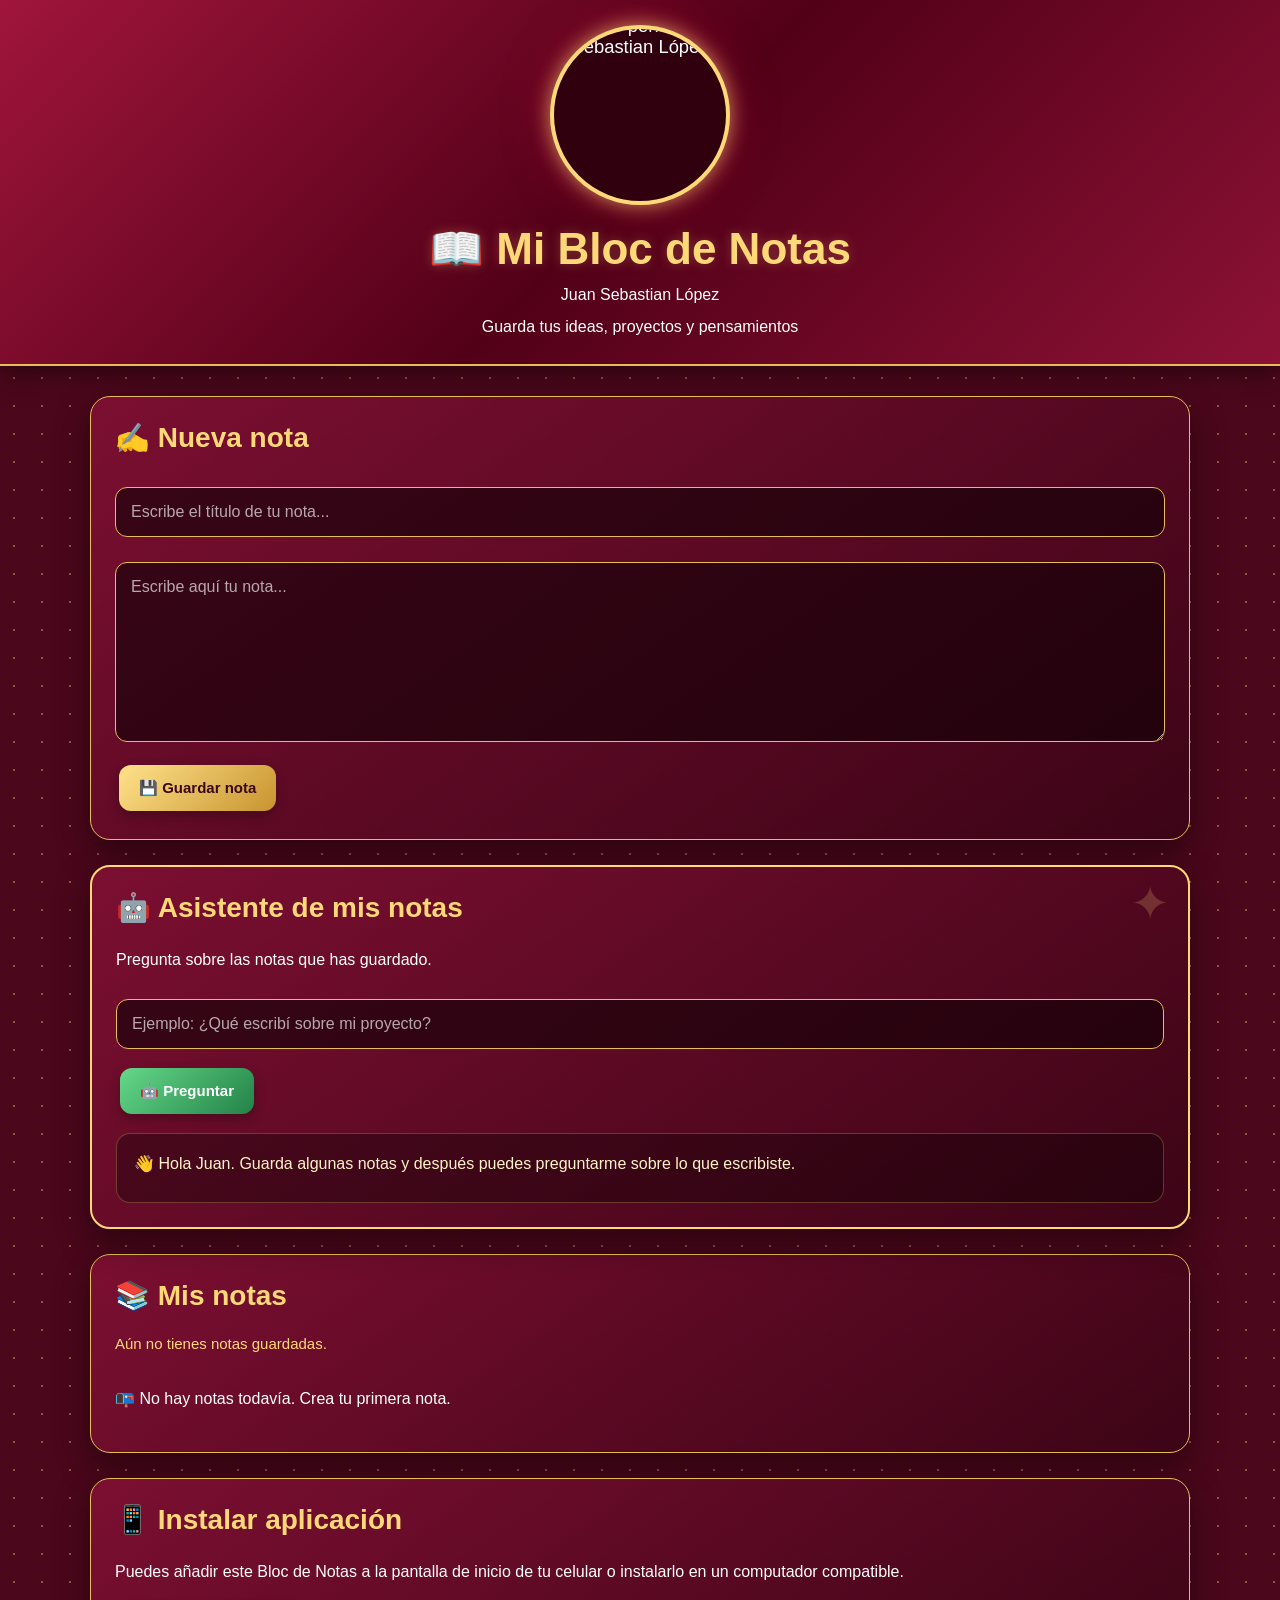
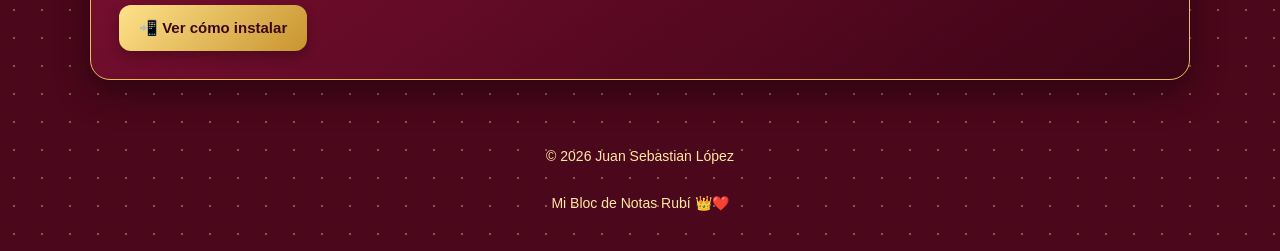
==== index.html @ 2da398cb "Add files via upload" ====
<!DOCTYPE html>
<html lang="es">

<head>

<meta charset="UTF-8">

<meta name="viewport" content="width=device-width, initial-scale=1.0">

<meta name="theme-color" content="#7b102c">

<meta name="description" content="Mi Bloc de Notas personal">

<link rel="stylesheet" href="estilo.css">

<link rel="manifest" href="manifest.json">

<title>Mi Bloc de Notas | Juan Sebastian López</title>

</head>


<body>


<header>

    <!-- =========================
         FOTO DE PERFIL
    ========================== -->

    <div class="foto-perfil">

        <img
            src="perfil.jpg"
            alt="Foto de perfil de Juan Sebastian López"
        >

    </div>


    <h1>📖 Mi Bloc de Notas</h1>

    <p>Juan Sebastian López</p>

    <p>Guarda tus ideas, proyectos y pensamientos</p>

</header>



<main class="contenedor">


    <!-- =========================
         NUEVA NOTA
    ========================== -->

    <section class="caja">

        <h2>✍️ Nueva nota</h2>


        <input
            type="text"
            id="titulo"
            placeholder="Escribe el título de tu nota..."
        >


        <textarea
            id="contenido"
            placeholder="Escribe aquí tu nota..."
        ></textarea>


        <button onclick="guardarNota()">

            💾 Guardar nota

        </button>

    </section>



    <!-- =========================
         ASISTENTE
    ========================== -->

    <section class="caja asistente">

        <h2>🤖 Asistente de mis notas</h2>


        <p>

            Pregunta sobre las notas que has guardado.

        </p>


        <input
            type="text"
            id="pregunta"
            placeholder="Ejemplo: ¿Qué escribí sobre mi proyecto?"
        >


        <button
            class="boton-verde"
            onclick="preguntarAsistente()"
        >

            🤖 Preguntar

        </button>


        <div id="respuesta">

            👋 Hola Juan. Guarda algunas notas y después puedes preguntarme sobre lo que escribiste.

        </div>

    </section>



    <!-- =========================
         MIS NOTAS
    ========================== -->

    <section class="caja">

        <h2>📚 Mis notas</h2>


        <div
            class="contador"
            id="contador"
        >

            Aún no tienes notas guardadas.

        </div>


        <div id="listaNotas"></div>

    </section>



    <!-- =========================
         INSTALAR
    ========================== -->

    <section class="caja">

        <h2>📱 Instalar aplicación</h2>


        <p>

            Puedes añadir este Bloc de Notas a la pantalla de inicio
            de tu celular o instalarlo en un computador compatible.

        </p>


        <button onclick="mostrarInstalacion()">

            📲 Ver cómo instalar

        </button>

    </section>


</main>



<!-- =========================
     PIE DE PÁGINA
========================== -->

<footer>

    © 2026 Juan Sebastian López

    <br><br>

    Mi Bloc de Notas Rubí 👑❤️

</footer>



<script>


/* =========================
   CARGAR NOTAS
========================= */

let notas = JSON.parse(

    localStorage.getItem("misNotas")

) || [];



/* =========================
   MOSTRAR NOTAS
========================= */

function mostrarNotas() {


    const lista = document.getElementById("listaNotas");


    const contador = document.getElementById("contador");


    lista.innerHTML = "";



    if (notas.length === 0) {


        lista.innerHTML =

            "<p>📭 No hay notas todavía. Crea tu primera nota.</p>";


        contador.innerText =

            "Aún no tienes notas guardadas.";


        return;

    }



    contador.innerText =

        "📚 Tienes " +

        notas.length +

        " nota(s) guardada(s).";



    notas.forEach(function(nota, indice) {


        const tarjeta = document.createElement("div");


        tarjeta.className = "nota";



        const titulo = document.createElement("h3");


        titulo.innerText =

            (indice + 1) +

            ". " +

            nota.titulo;



        const contenido = document.createElement("p");


        contenido.innerText = nota.contenido;



        const fecha = document.createElement("div");


        fecha.className = "fecha";


        fecha.innerText =

            "📅 " +

            nota.fecha;



        const eliminar = document.createElement("button");


        eliminar.className = "boton-rojo";


        eliminar.innerText =

            "🗑 Eliminar";



        eliminar.onclick = function() {


            eliminarNota(indice);


        };



        tarjeta.appendChild(titulo);


        tarjeta.appendChild(contenido);


        tarjeta.appendChild(fecha);


        tarjeta.appendChild(eliminar);



        lista.appendChild(tarjeta);


    });

}



/* =========================
   GUARDAR NOTA
========================= */

function guardarNota() {


    const titulo =

        document.getElementById("titulo");


    const contenido =

        document.getElementById("contenido");



    if (

        titulo.value.trim() === "" ||

        contenido.value.trim() === ""

    ) {


        alert(

            "⚠️ Escribe un título y el contenido."

        );


        return;

    }



    const nuevaNota = {


        titulo: titulo.value.trim(),


        contenido: contenido.value.trim(),


        fecha: new Date().toLocaleString("es-CO")


    };



    notas.unshift(nuevaNota);



    localStorage.setItem(

        "misNotas",

        JSON.stringify(notas)

    );



    titulo.value = "";


    contenido.value = "";



    mostrarNotas();



    alert(

        "✅ Nota guardada correctamente."

    );

}



/* =========================
   ELIMINAR NOTA
========================= */

function eliminarNota(indice) {


    const confirmar = confirm(

        "¿Seguro que deseas eliminar esta nota?"

    );



    if (!confirmar) {

        return;

    }



    notas.splice(indice, 1);



    localStorage.setItem(

        "misNotas",

        JSON.stringify(notas)

    );



    mostrarNotas();

}



/* =========================
   ASISTENTE DE NOTAS
========================= */

function preguntarAsistente() {


    const pregunta =

        document

        .getElementById("pregunta")

        .value

        .trim()

        .toLowerCase();



    const respuesta =

        document.getElementById("respuesta");



    if (pregunta === "") {


        respuesta.innerHTML =

            "✍️ Escribe una pregunta.";


        return;

    }



    if (notas.length === 0) {


        respuesta.innerHTML =

            "📭 Aún no tienes notas guardadas.";


        return;

    }



    const palabras =

        pregunta

        .split(" ")

        .filter(function(palabra) {


            return palabra.length > 3;


        });



    let resultados = [];



    notas.forEach(function(nota) {


        const texto =

            (

                nota.titulo +

                " " +

                nota.contenido

            )

            .toLowerCase();



        let puntos = 0;



        palabras.forEach(function(palabra) {


            if (texto.includes(palabra)) {


                puntos++;


            }

        });



        if (puntos > 0) {


            resultados.push({


                nota: nota,


                puntos: puntos


            });


        }

    });



    resultados.sort(function(a, b) {


        return b.puntos - a.puntos;


    });



    if (resultados.length === 0) {


        respuesta.innerHTML =

            "🤔 No encontré una nota relacionada. Prueba con otras palabras.";


        return;

    }



    const mejor = resultados[0].nota;



    respuesta.innerHTML =

        "🤖 Encontré información relacionada en la nota:<br><br>" +


        "<strong>" +

        escaparHTML(mejor.titulo) +

        "</strong><br><br>" +


        escaparHTML(mejor.contenido);

}



/* =========================
   PROTEGER TEXTO
========================= */

function escaparHTML(texto) {


    const div = document.createElement("div");


    div.textContent = texto;


    return div.innerHTML;

}



/* =========================
   INSTALACIÓN
========================= */

function mostrarInstalacion() {


    alert(


        "📱 EN CELULAR\n\n" +


        "1. Abre el sitio en Google Chrome.\n" +


        "2. Toca los tres puntos ⋮.\n" +


        "3. Pulsa 'Añadir a pantalla de inicio' o 'Instalar aplicación'.\n" +


        "4. Confirma la instalación.\n\n" +


        "💻 EN COMPUTADOR\n\n" +


        "Busca el icono de instalación en la barra de direcciones de Chrome."


    );

}



/* =========================
   INICIAR
========================= */

mostrarNotas();


</script>


</body>

</html>
---- estilo.css ----
/* =========================================
   MI BLOC DE NOTAS - JUAN SEBASTIAN LÓPEZ
   DISEÑO ROJO RUBÍ + DORADO
========================================= */

/* ---------- GENERAL ---------- */

* {
    box-sizing: border-box;
}

html {
    scroll-behavior: smooth;
}

body {
    margin: 0;
    min-height: 100vh;

    font-family: Arial, Helvetica, sans-serif;

    color: #ffffff;

    background-color: #4b071b;

    background-image:
        radial-gradient(
            circle,
            rgba(255, 215, 120, 0.38) 1px,
            transparent 1.5px
        );

    background-size: 28px 28px;
}


/* =========================================
   ENCABEZADO
========================================= */

header {
    width: 100%;

    text-align: center;

    padding: 25px 15px;

    background:
        linear-gradient(
            135deg,
            #a0153b,
            #520018,
            #8d1235
        );

    border-bottom: 2px solid #e7bd57;

    box-shadow:
        0 5px 25px rgba(0, 0, 0, 0.50);
}


/* =========================================
   FOTO DE PERFIL
========================================= */

.foto-perfil {
    width: 180px;
    height: 180px;

    margin: 0 auto 18px;

    overflow: hidden;

    border: 4px solid #ffd978;

    border-radius: 50%;

    background: #30000f;

    box-shadow:
        0 0 20px rgba(255, 217, 120, 0.65),
        0 0 45px rgba(180, 0, 50, 0.50);
}

.foto-perfil img {
    width: 100%;
    height: 100%;

    display: block;

    object-fit: cover;

    /*
    =====================================
    AJUSTE DE TU FOTO
    =====================================

    Primer valor:
    IZQUIERDA -------- CENTRO -------- DERECHA

    Segundo valor:
    ARRIBA -------- CENTRO -------- ABAJO

    Puedes cambiar:
    50% 20%
    50% 30%
    40% 20%
    60% 15%
    */

    object-position: 50% 20%;

    /*
    ZOOM DE LA FOTO

    1 = tamaño normal
    1.1 = un poco más cerca
    1.2 = más cerca
    1.3 = recomendado
    1.5 = muy cerca
    */

    transform: scale(1.15);
}


/* =========================================
   TEXTOS DEL HEADER
========================================= */

header h1 {
    margin: 5px 0;

    color: #ffd978;

    font-size: clamp(27px, 5vw, 44px);

    text-shadow:
        0 0 12px rgba(255, 217, 120, 0.25);
}

header p {
    margin: 8px 0 0;

    color: #ffffff;

    font-size: 16px;

    line-height: 1.5;
}


/* =========================================
   CONTENEDOR PRINCIPAL
========================================= */

.contenedor {
    width: 92%;

    max-width: 1100px;

    margin: 30px auto;
}


/* =========================================
   CAJAS
========================================= */

.caja {
    background:
        linear-gradient(
            145deg,
            rgba(125, 15, 50, 0.97),
            rgba(60, 4, 22, 0.97)
        );

    border: 1px solid #e7bd57;

    border-radius: 20px;

    padding: 24px;

    margin-bottom: 25px;

    box-shadow:
        0 12px 35px rgba(0, 0, 0, 0.42);
}

.caja h2 {
    margin-top: 0;

    color: #ffd978;

    font-size: clamp(21px, 4vw, 28px);
}

.caja p {
    line-height: 1.6;
}


/* =========================================
   CAMPOS DE TEXTO
========================================= */

input,
textarea {
    width: 100%;

    background: rgba(15, 0, 6, 0.60);

    color: #ffffff;

    border: 1px solid #e7bd57;

    border-radius: 12px;

    padding: 15px;

    margin-top: 10px;
    margin-bottom: 15px;

    font-family: Arial, Helvetica, sans-serif;

    font-size: 16px;

    outline: none;

    transition: 0.2s;
}

input::placeholder,
textarea::placeholder {
    color: rgba(255, 255, 255, 0.65);
}

input:focus,
textarea:focus {
    border-color: #fff1b0;

    box-shadow:
        0 0 16px rgba(255, 217, 120, 0.30);
}

textarea {
    min-height: 180px;

    resize: vertical;
}


/* =========================================
   BOTONES
========================================= */

button {
    border: none;

    border-radius: 12px;

    padding: 14px 20px;

    margin: 4px;

    font-size: 15px;

    font-weight: bold;

    cursor: pointer;

    background:
        linear-gradient(
            135deg,
            #ffe28a,
            #c8942f
        );

    color: #3b0616;

    box-shadow:
        0 5px 12px rgba(0, 0, 0, 0.25);

    transition:
        transform 0.2s,
        filter 0.2s;
}

button:hover {
    transform: scale(1.03);

    filter: brightness(1.10);
}

button:active {
    transform: scale(0.98);
}


/* BOTÓN ROJO */

.boton-rojo {
    background:
        linear-gradient(
            135deg,
            #e04461,
            #8d1235
        );

    color: #ffffff;
}


/* BOTÓN VERDE */

.boton-verde {
    background:
        linear-gradient(
            135deg,
            #65d889,
            #238348
        );

    color: #ffffff;
}


/* =========================================
   ASISTENTE
========================================= */

.asistente {
    border: 2px solid #ffd978;

    position: relative;

    overflow: hidden;
}

.asistente::before {
    content: "✦";

    position: absolute;

    top: 8px;
    right: 18px;

    font-size: 48px;

    color: rgba(255, 217, 120, 0.20);
}

#respuesta {
    margin-top: 15px;

    min-height: 70px;

    padding: 17px;

    background: rgba(0, 0, 0, 0.32);

    border: 1px solid rgba(255, 217, 120, 0.25);

    border-radius: 14px;

    line-height: 1.6;

    color: #fff4c8;
}


/* =========================================
   CONTADOR
========================================= */

.contador {
    color: #ffd978;

    font-size: 15px;

    margin-bottom: 18px;
}


/* =========================================
   LISTA DE NOTAS
========================================= */

#listaNotas {
    display: grid;

    grid-template-columns:
        repeat(auto-fit, minmax(260px, 1fr));

    gap: 18px;
}


/* =========================================
   TARJETA DE NOTA
========================================= */

.nota {
    background:
        linear-gradient(
            145deg,
            #8a1437,
            #480318
        );

    border: 1px solid #e7bd57;

    border-radius: 16px;

    padding: 20px;

    word-break: break-word;

    box-shadow:
        0 8px 22px rgba(0, 0, 0, 0.30);

    transition:
        transform 0.2s,
        box-shadow 0.2s;
}

.nota:hover {
    transform: translateY(-3px);

    box-shadow:
        0 13px 30px rgba(0, 0, 0, 0.40);
}

.nota h3 {
    margin-top: 0;

    color: #ffe59b;

    font-size: 21px;
}

.nota p {
    white-space: pre-wrap;

    line-height: 1.65;

    color: #ffffff;
}

.fecha {
    color: #ffd978;

    font-size: 12px;

    margin-top: 16px;
}


/* =========================================
   FOOTER
========================================= */

footer {
    text-align: center;

    padding: 35px 15px;

    color: #ffe7a5;

    font-size: 14px;

    line-height: 1.7;
}


/* =========================================
   TABLET
========================================= */

@media (max-width: 800px) {

    .contenedor {
        width: 94%;
    }

    .foto-perfil {
        width: 165px;
        height: 165px;
    }

}


/* =========================================
   CELULAR
========================================= */

@media (max-width: 600px) {

    header {
        padding: 22px 12px;
    }

    .contenedor {
        width: 94%;

        margin: 20px auto;
    }

    .caja {
        padding: 17px;

        border-radius: 17px;
    }

    .foto-perfil {
        width: 145px;
        height: 145px;

        border-width: 3px;
    }

    button {
        width: 100%;

        margin: 5px 0;

        padding: 15px;
    }

    #listaNotas {
        grid-template-columns: 1fr;
    }

    .nota {
        padding: 17px;
    }

}
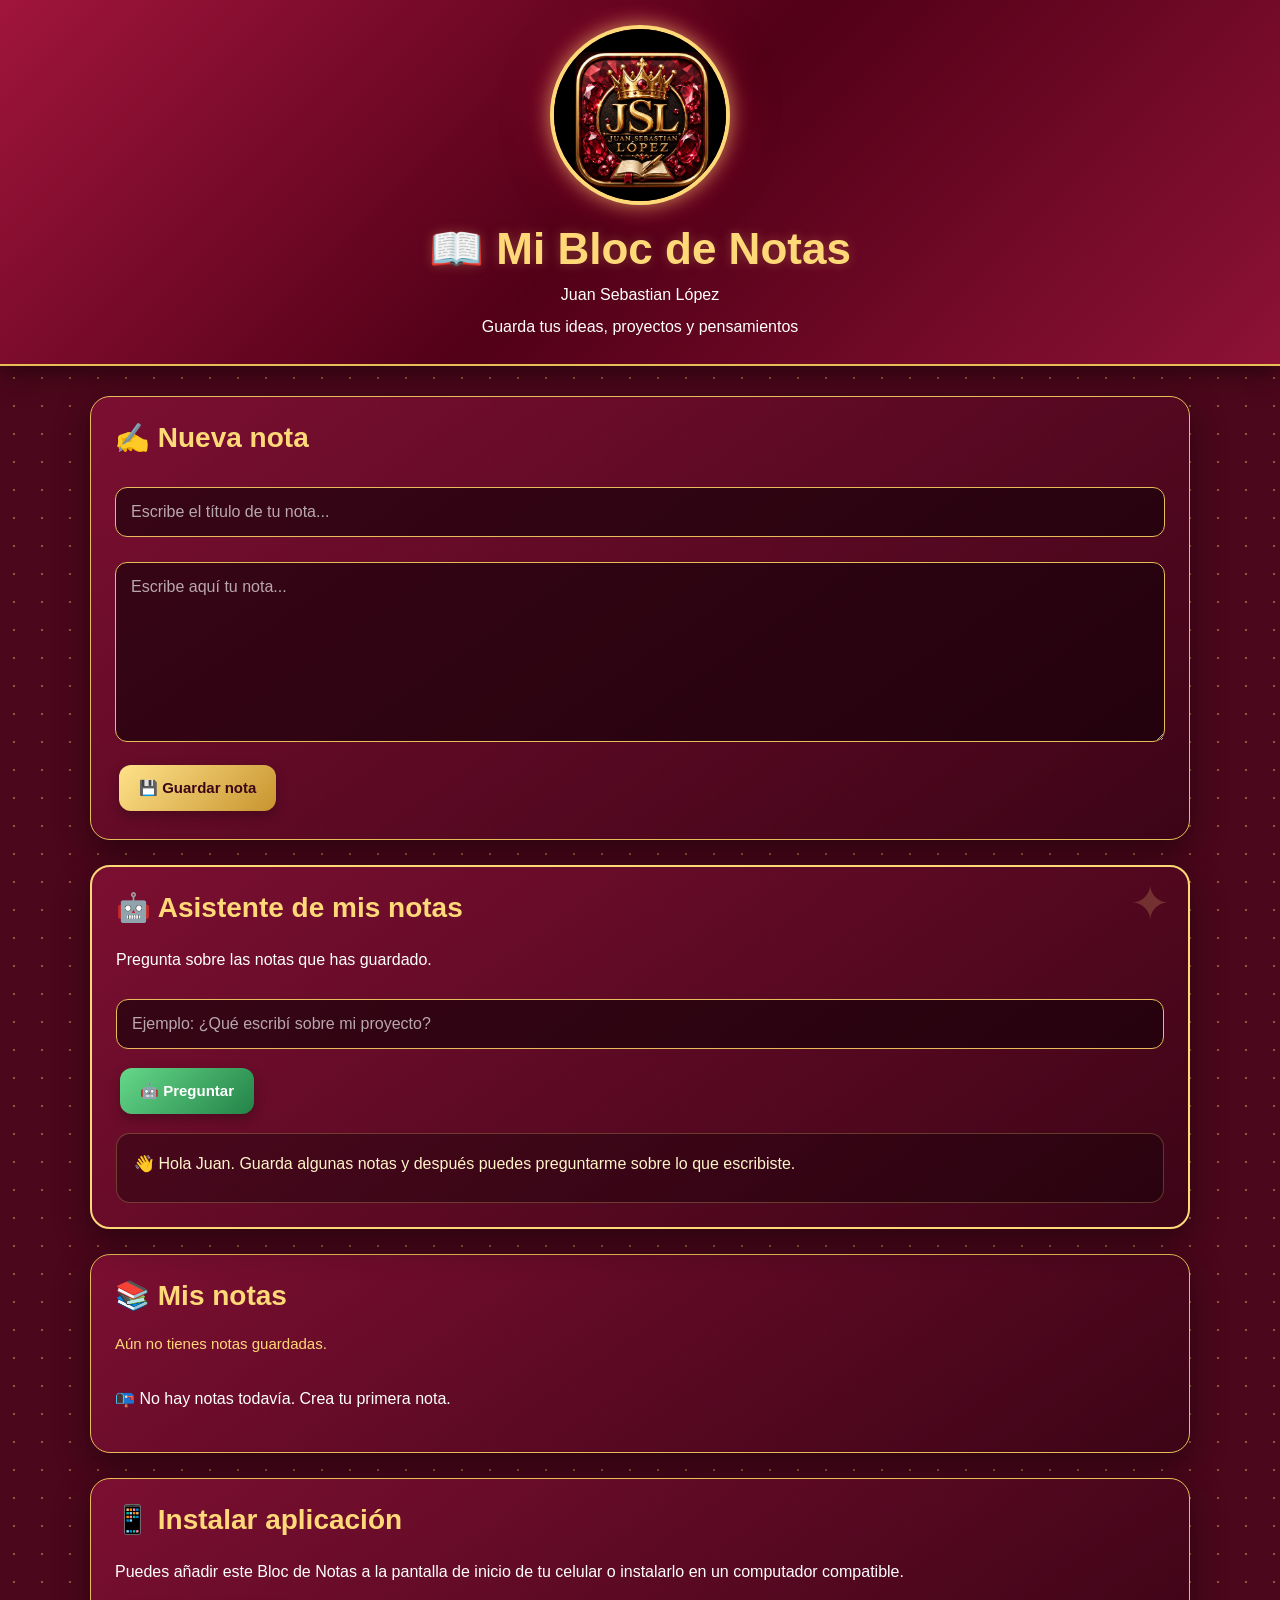
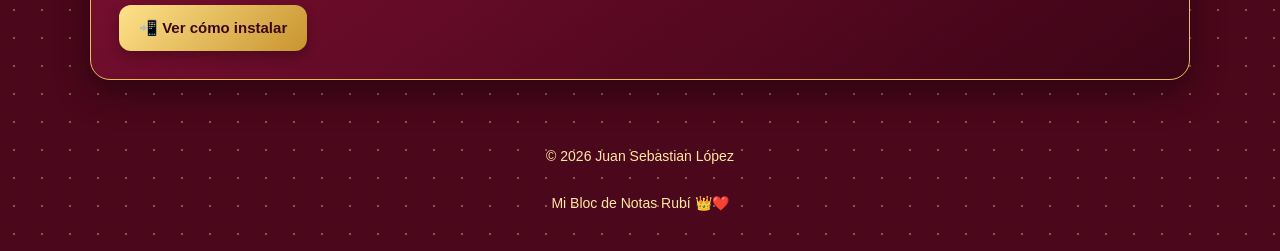
==== commit 7e921b5b: "Update index.html" ====
--- a/index.html
+++ b/index.html
@@ -9,7 +9,8 @@
 
 <meta name="theme-color" content="#7b102c">
 
-<meta name="description" content="Mi Bloc de Notas personal">
+<meta name="description"
+content="Mi Bloc de Notas personal de Juan Sebastian López">
 
 <link rel="stylesheet" href="estilo.css">
 
@@ -25,25 +26,30 @@
 
 <header>
 
-    <!-- =========================
-         FOTO DE PERFIL
-    ========================== -->
-
     <div class="foto-perfil">
 
         <img
-            src="perfil.jpg"
+            src="./logotipe.jpg"
             alt="Foto de perfil de Juan Sebastian López"
+            onerror="this.style.display='none'; this.parentElement.classList.add('foto-error');"
         >
 
     </div>
 
 
-    <h1>📖 Mi Bloc de Notas</h1>
-
-    <p>Juan Sebastian López</p>
-
-    <p>Guarda tus ideas, proyectos y pensamientos</p>
+    <h1>
+        📖 Mi Bloc de Notas
+    </h1>
+
+
+    <p>
+        Juan Sebastian López
+    </p>
+
+
+    <p>
+        Guarda tus ideas, proyectos y pensamientos
+    </p>
 
 </header>
 
@@ -52,13 +58,11 @@
 <main class="contenedor">
 
 
-    <!-- =========================
-         NUEVA NOTA
-    ========================== -->
-
     <section class="caja">
 
-        <h2>✍️ Nueva nota</h2>
+        <h2>
+            ✍️ Nueva nota
+        </h2>
 
 
         <input
@@ -75,28 +79,22 @@
 
 
         <button onclick="guardarNota()">
-
             💾 Guardar nota
-
         </button>
 
     </section>
 
 
 
-    <!-- =========================
-         ASISTENTE
-    ========================== -->
-
     <section class="caja asistente">
 
-        <h2>🤖 Asistente de mis notas</h2>
+        <h2>
+            🤖 Asistente de mis notas
+        </h2>
 
 
         <p>
-
             Pregunta sobre las notas que has guardado.
-
         </p>
 
 
@@ -111,15 +109,14 @@
             class="boton-verde"
             onclick="preguntarAsistente()"
         >
-
             🤖 Preguntar
-
         </button>
 
 
         <div id="respuesta">
 
-            👋 Hola Juan. Guarda algunas notas y después puedes preguntarme sobre lo que escribiste.
+            👋 Hola Juan. Guarda algunas notas y después
+            puedes preguntarme sobre lo que escribiste.
 
         </div>
 
@@ -127,22 +124,18 @@
 
 
 
-    <!-- =========================
-         MIS NOTAS
-    ========================== -->
-
     <section class="caja">
 
-        <h2>📚 Mis notas</h2>
+        <h2>
+            📚 Mis notas
+        </h2>
 
 
         <div
             class="contador"
             id="contador"
         >
-
             Aún no tienes notas guardadas.
-
         </div>
 
 
@@ -152,19 +145,18 @@
 
 
 
-    <!-- =========================
-         INSTALAR
-    ========================== -->
-
     <section class="caja">
 
-        <h2>📱 Instalar aplicación</h2>
+        <h2>
+            📱 Instalar aplicación
+        </h2>
 
 
         <p>
 
-            Puedes añadir este Bloc de Notas a la pantalla de inicio
-            de tu celular o instalarlo en un computador compatible.
+            Puedes añadir este Bloc de Notas a la pantalla
+            de inicio de tu celular o instalarlo en un
+            computador compatible.
 
         </p>
 
@@ -182,10 +174,6 @@
 
 
 
-<!-- =========================
-     PIE DE PÁGINA
-========================== -->
-
 <footer>
 
     © 2026 Juan Sebastian López
@@ -201,515 +189,426 @@
 <script>
 
 
-/* =========================
-   CARGAR NOTAS
-========================= */
-
-let notas = JSON.parse(
-
-    localStorage.getItem("misNotas")
-
-) || [];
-
-
-
-/* =========================
-   MOSTRAR NOTAS
-========================= */
+let notas = [];
+
+try {
+
+    notas =
+        JSON.parse(
+            localStorage.getItem("misNotas")
+        ) || [];
+
+} catch (error) {
+
+    notas = [];
+
+}
+
+
 
 function mostrarNotas() {
 
-
-    const lista = document.getElementById("listaNotas");
-
-
-    const contador = document.getElementById("contador");
+    const lista =
+        document.getElementById("listaNotas");
+
+    const contador =
+        document.getElementById("contador");
 
 
     lista.innerHTML = "";
 
 
-
     if (notas.length === 0) {
 
-
         lista.innerHTML =
-
             "<p>📭 No hay notas todavía. Crea tu primera nota.</p>";
 
-
         contador.innerText =
-
             "Aún no tienes notas guardadas.";
 
-
         return;
-
     }
 
 
-
     contador.innerText =
-
         "📚 Tienes " +
-
         notas.length +
-
         " nota(s) guardada(s).";
 
 
-
     notas.forEach(function(nota, indice) {
 
-
-        const tarjeta = document.createElement("div");
-
+        const tarjeta =
+            document.createElement("div");
 
         tarjeta.className = "nota";
 
 
-
-        const titulo = document.createElement("h3");
-
+        const titulo =
+            document.createElement("h3");
 
         titulo.innerText =
-
             (indice + 1) +
-
             ". " +
-
             nota.titulo;
 
 
-
-        const contenido = document.createElement("p");
-
-
-        contenido.innerText = nota.contenido;
-
-
-
-        const fecha = document.createElement("div");
-
+        const contenido =
+            document.createElement("p");
+
+        contenido.innerText =
+            nota.contenido;
+
+
+        const fecha =
+            document.createElement("div");
 
         fecha.className = "fecha";
 
-
         fecha.innerText =
-
             "📅 " +
-
             nota.fecha;
 
 
-
-        const eliminar = document.createElement("button");
-
-
-        eliminar.className = "boton-rojo";
-
+        const eliminar =
+            document.createElement("button");
+
+        eliminar.className =
+            "boton-rojo";
 
         eliminar.innerText =
-
             "🗑 Eliminar";
 
 
-
         eliminar.onclick = function() {
 
-
             eliminarNota(indice);
 
-
         };
 
 
-
         tarjeta.appendChild(titulo);
 
-
         tarjeta.appendChild(contenido);
 
-
         tarjeta.appendChild(fecha);
 
-
         tarjeta.appendChild(eliminar);
 
-
-
         lista.appendChild(tarjeta);
 
-
     });
 
 }
 
 
 
-/* =========================
-   GUARDAR NOTA
-========================= */
-
 function guardarNota() {
 
-
     const titulo =
-
         document.getElementById("titulo");
 
-
     const contenido =
-
         document.getElementById("contenido");
 
 
-
     if (
-
         titulo.value.trim() === "" ||
-
         contenido.value.trim() === ""
-
     ) {
 
-
         alert(
-
             "⚠️ Escribe un título y el contenido."
-
         );
 
-
         return;
-
     }
 
 
-
     const nuevaNota = {
 
-
-        titulo: titulo.value.trim(),
-
-
-        contenido: contenido.value.trim(),
-
-
-        fecha: new Date().toLocaleString("es-CO")
-
+        titulo:
+            titulo.value.trim(),
+
+        contenido:
+            contenido.value.trim(),
+
+        fecha:
+            new Date().toLocaleString("es-CO")
 
     };
 
 
-
     notas.unshift(nuevaNota);
 
 
-
     localStorage.setItem(
-
         "misNotas",
-
         JSON.stringify(notas)
-
     );
 
 
-
     titulo.value = "";
 
-
     contenido.value = "";
 
 
+    aumentarInteracciones();
 
     mostrarNotas();
 
 
-
     alert(
-
         "✅ Nota guardada correctamente."
-
     );
 
 }
 
 
 
-/* =========================
-   ELIMINAR NOTA
-========================= */
-
 function eliminarNota(indice) {
 
-
-    const confirmar = confirm(
-
-        "¿Seguro que deseas eliminar esta nota?"
-
+    const confirmar =
+        confirm(
+            "¿Seguro que deseas eliminar esta nota?"
+        );
+
+
+    if (!confirmar) {
+        return;
+    }
+
+
+    notas.splice(indice, 1);
+
+
+    localStorage.setItem(
+        "misNotas",
+        JSON.stringify(notas)
     );
 
 
-
-    if (!confirmar) {
+    mostrarNotas();
+
+}
+
+
+
+function preguntarAsistente() {
+
+    const pregunta =
+        document
+        .getElementById("pregunta")
+        .value
+        .trim()
+        .toLowerCase();
+
+
+    const respuesta =
+        document.getElementById("respuesta");
+
+
+    if (pregunta === "") {
+
+        respuesta.innerHTML =
+            "✍️ Escribe una pregunta.";
 
         return;
-
     }
 
 
-
-    notas.splice(indice, 1);
-
+    if (notas.length === 0) {
+
+        respuesta.innerHTML =
+            "📭 Aún no tienes notas guardadas.";
+
+        return;
+    }
+
+
+    const palabras =
+        pregunta
+        .split(" ")
+        .filter(function(palabra) {
+
+            return palabra.length > 3;
+
+        });
+
+
+    let resultados = [];
+
+
+    notas.forEach(function(nota) {
+
+        const texto =
+            (
+                nota.titulo +
+                " " +
+                nota.contenido
+            ).toLowerCase();
+
+
+        let puntos = 0;
+
+
+        palabras.forEach(function(palabra) {
+
+            if (texto.includes(palabra)) {
+
+                puntos++;
+
+            }
+
+        });
+
+
+        if (puntos > 0) {
+
+            resultados.push({
+
+                nota: nota,
+
+                puntos: puntos
+
+            });
+
+        }
+
+    });
+
+
+    resultados.sort(function(a, b) {
+
+        return b.puntos - a.puntos;
+
+    });
+
+
+    if (resultados.length === 0) {
+
+        respuesta.innerHTML =
+            "🤔 No encontré una nota relacionada. " +
+            "Prueba con otras palabras.";
+
+        return;
+    }
+
+
+    const mejor =
+        resultados[0].nota;
+
+
+    respuesta.innerHTML =
+        "🤖 Encontré información relacionada " +
+        "en la nota:<br><br>" +
+
+        "<strong>" +
+        escaparHTML(mejor.titulo) +
+        "</strong><br><br>" +
+
+        escaparHTML(mejor.contenido);
+
+
+    aumentarInteracciones();
+
+}
+
+
+
+function escaparHTML(texto) {
+
+    const div =
+        document.createElement("div");
+
+    div.textContent =
+        texto;
+
+    return div.innerHTML;
+
+}
+
+
+
+function aumentarInteracciones() {
+
+    let cantidad =
+        parseInt(
+            localStorage.getItem(
+                "contadorInteraccionesDemo"
+            ) || "0"
+        );
+
+
+    cantidad++;
 
 
     localStorage.setItem(
-
-        "misNotas",
-
-        JSON.stringify(notas)
-
+        "contadorInteraccionesDemo",
+        cantidad
     );
 
-
-
-    mostrarNotas();
-
-}
-
-
-
-/* =========================
-   ASISTENTE DE NOTAS
-========================= */
-
-function preguntarAsistente() {
-
-
-    const pregunta =
-
-        document
-
-        .getElementById("pregunta")
-
-        .value
-
-        .trim()
-
-        .toLowerCase();
-
-
-
-    const respuesta =
-
-        document.getElementById("respuesta");
-
-
-
-    if (pregunta === "") {
-
-
-        respuesta.innerHTML =
-
-            "✍️ Escribe una pregunta.";
-
-
-        return;
+}
+
+
+
+function registrarVisita() {
+
+    const yaContada =
+        sessionStorage.getItem(
+            "visitaRegistrada"
+        );
+
+
+    if (!yaContada) {
+
+        let visitas =
+            parseInt(
+                localStorage.getItem(
+                    "contadorVisitasDemo"
+                ) || "0"
+            );
+
+
+        visitas++;
+
+
+        localStorage.setItem(
+            "contadorVisitasDemo",
+            visitas
+        );
+
+
+        sessionStorage.setItem(
+            "visitaRegistrada",
+            "si"
+        );
 
     }
 
-
-
-    if (notas.length === 0) {
-
-
-        respuesta.innerHTML =
-
-            "📭 Aún no tienes notas guardadas.";
-
-
-        return;
-
-    }
-
-
-
-    const palabras =
-
-        pregunta
-
-        .split(" ")
-
-        .filter(function(palabra) {
-
-
-            return palabra.length > 3;
-
-
-        });
-
-
-
-    let resultados = [];
-
-
-
-    notas.forEach(function(nota) {
-
-
-        const texto =
-
-            (
-
-                nota.titulo +
-
-                " " +
-
-                nota.contenido
-
-            )
-
-            .toLowerCase();
-
-
-
-        let puntos = 0;
-
-
-
-        palabras.forEach(function(palabra) {
-
-
-            if (texto.includes(palabra)) {
-
-
-                puntos++;
-
-
-            }
-
-        });
-
-
-
-        if (puntos > 0) {
-
-
-            resultados.push({
-
-
-                nota: nota,
-
-
-                puntos: puntos
-
-
-            });
-
-
-        }
-
-    });
-
-
-
-    resultados.sort(function(a, b) {
-
-
-        return b.puntos - a.puntos;
-
-
-    });
-
-
-
-    if (resultados.length === 0) {
-
-
-        respuesta.innerHTML =
-
-            "🤔 No encontré una nota relacionada. Prueba con otras palabras.";
-
-
-        return;
-
-    }
-
-
-
-    const mejor = resultados[0].nota;
-
-
-
-    respuesta.innerHTML =
-
-        "🤖 Encontré información relacionada en la nota:<br><br>" +
-
-
-        "<strong>" +
-
-        escaparHTML(mejor.titulo) +
-
-        "</strong><br><br>" +
-
-
-        escaparHTML(mejor.contenido);
-
-}
-
-
-
-/* =========================
-   PROTEGER TEXTO
-========================= */
-
-function escaparHTML(texto) {
-
-
-    const div = document.createElement("div");
-
-
-    div.textContent = texto;
-
-
-    return div.innerHTML;
-
-}
-
-
-
-/* =========================
-   INSTALACIÓN
-========================= */
+}
+
+
 
 function mostrarInstalacion() {
 
-
     alert(
 
-
         "📱 EN CELULAR\n\n" +
 
-
-        "1. Abre el sitio en Google Chrome.\n" +
-
-
-        "2. Toca los tres puntos ⋮.\n" +
-
-
-        "3. Pulsa 'Añadir a pantalla de inicio' o 'Instalar aplicación'.\n" +
-
+        "1. Abre el sitio en Google Chrome.\n\n" +
+
+        "2. Toca los tres puntos ⋮.\n\n" +
+
+        "3. Pulsa 'Añadir a pantalla de inicio' " +
+        "o 'Instalar aplicación'.\n\n" +
 
         "4. Confirma la instalación.\n\n" +
 
-
         "💻 EN COMPUTADOR\n\n" +
 
-
-        "Busca el icono de instalación en la barra de direcciones de Chrome."
-
+        "Busca el icono de instalación en la " +
+        "barra de direcciones de Chrome."
 
     );
 
@@ -717,9 +616,7 @@
 
 
 
-/* =========================
-   INICIAR
-========================= */
+registrarVisita();
 
 mostrarNotas();
 
@@ -729,4 +626,4 @@
 
 </body>
 
-</html>+</html>
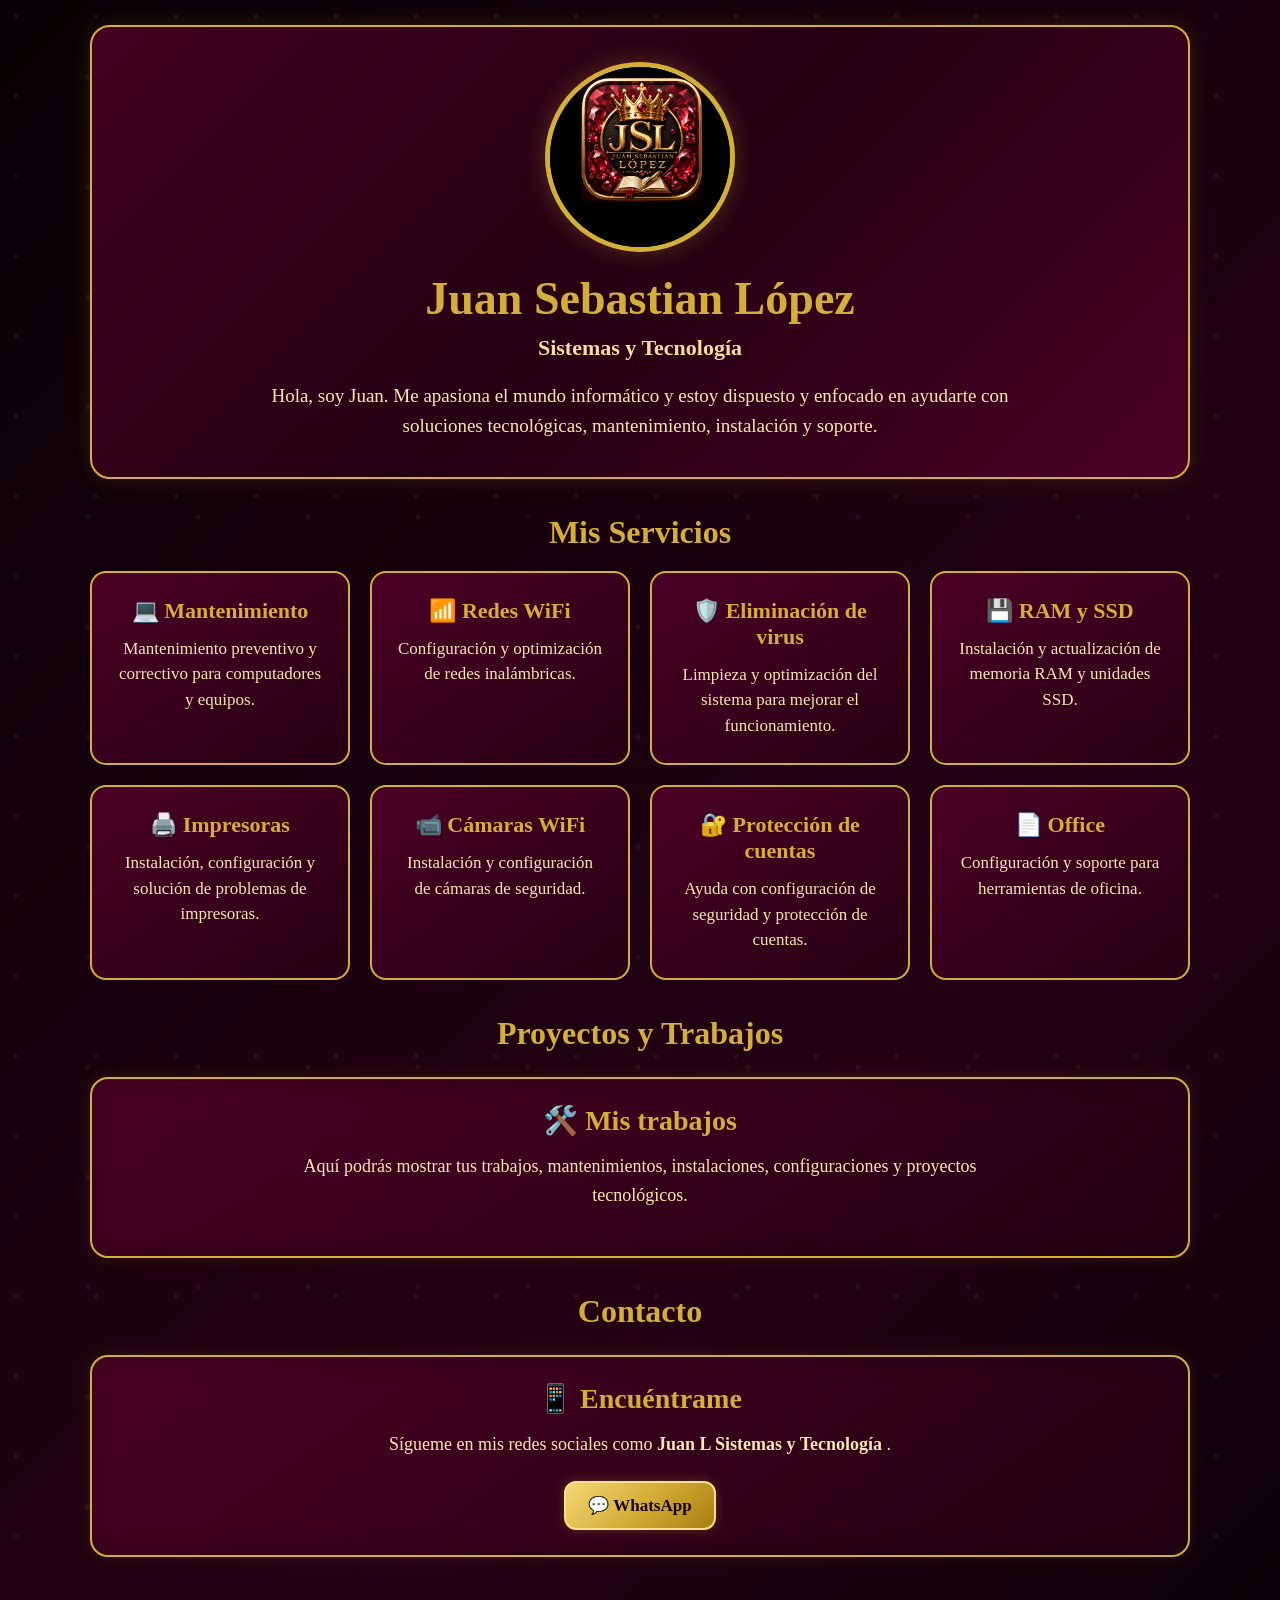
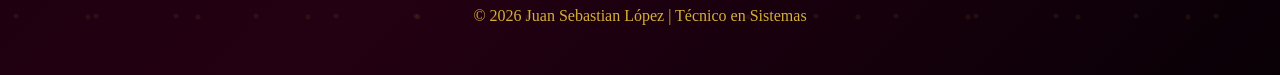
==== commit 907e0a1e: "Update index.html" ====
--- a/index.html
+++ b/index.html
@@ -3,626 +3,284 @@
 
 <head>
 
-<meta charset="UTF-8">
-
-<meta name="viewport" content="width=device-width, initial-scale=1.0">
-
-<meta name="theme-color" content="#7b102c">
-
-<meta name="description"
-content="Mi Bloc de Notas personal de Juan Sebastian López">
-
-<link rel="stylesheet" href="estilo.css">
-
-<link rel="manifest" href="manifest.json">
-
-<title>Mi Bloc de Notas | Juan Sebastian López</title>
+    <meta charset="UTF-8">
+
+    <meta
+        name="viewport"
+        content="width=device-width, initial-scale=1.0"
+    >
+
+    <meta
+        name="theme-color"
+        content="#16000b"
+    >
+
+    <meta
+        name="description"
+        content="Juan Sebastian López - Sistemas y Tecnología"
+    >
+
+    <title>
+        Juan Sebastian López | Sistemas y Tecnología
+    </title>
+
+    <link
+        rel="stylesheet"
+        href="estilo.css"
+    >
 
 </head>
 
 
 <body>
 
-
-<header>
-
-    <div class="foto-perfil">
-
-        <img
-            src="./logotipe.jpg"
-            alt="Foto de perfil de Juan Sebastian López"
-            onerror="this.style.display='none'; this.parentElement.classList.add('foto-error');"
+<div class="container">
+
+
+    <!-- =========================
+         PRESENTACIÓN
+    ========================== -->
+
+    <section class="hero">
+
+
+        <!-- FOTO DE PERFIL -->
+
+        <div class="public-profile">
+
+            <img
+                src="logotipe.jpg"
+                alt="Juan Sebastian López"
+                onerror="
+                    this.src='https://via.placeholder.com/500x500/240013/d4af37?text=JS';
+                "
+            >
+
+        </div>
+
+
+        <h1>
+            Juan Sebastian López
+        </h1>
+
+
+        <h2>
+            Sistemas y Tecnología
+        </h2>
+
+
+        <p>
+            Hola, soy Juan. Me apasiona el mundo
+            informático y estoy dispuesto y enfocado
+            en ayudarte con soluciones tecnológicas,
+            mantenimiento, instalación y soporte.
+        </p>
+
+    </section>
+
+
+    <!-- =========================
+         SERVICIOS
+    ========================== -->
+
+    <h2 class="section-title">
+        Mis Servicios
+    </h2>
+
+
+    <section class="services-grid">
+
+
+        <div class="service-box">
+
+            <h3>
+                💻 Mantenimiento
+            </h3>
+
+            <p>
+                Mantenimiento preventivo y correctivo
+                para computadores y equipos.
+            </p>
+
+        </div>
+
+
+        <div class="service-box">
+
+            <h3>
+                📶 Redes WiFi
+            </h3>
+
+            <p>
+                Configuración y optimización
+                de redes inalámbricas.
+            </p>
+
+        </div>
+
+
+        <div class="service-box">
+
+            <h3>
+                🛡️ Eliminación de virus
+            </h3>
+
+            <p>
+                Limpieza y optimización del sistema
+                para mejorar el funcionamiento.
+            </p>
+
+        </div>
+
+
+        <div class="service-box">
+
+            <h3>
+                💾 RAM y SSD
+            </h3>
+
+            <p>
+                Instalación y actualización de
+                memoria RAM y unidades SSD.
+            </p>
+
+        </div>
+
+
+        <div class="service-box">
+
+            <h3>
+                🖨️ Impresoras
+            </h3>
+
+            <p>
+                Instalación, configuración y
+                solución de problemas de impresoras.
+            </p>
+
+        </div>
+
+
+        <div class="service-box">
+
+            <h3>
+                📹 Cámaras WiFi
+            </h3>
+
+            <p>
+                Instalación y configuración
+                de cámaras de seguridad.
+            </p>
+
+        </div>
+
+
+        <div class="service-box">
+
+            <h3>
+                🔐 Protección de cuentas
+            </h3>
+
+            <p>
+                Ayuda con configuración de seguridad
+                y protección de cuentas.
+            </p>
+
+        </div>
+
+
+        <div class="service-box">
+
+            <h3>
+                📄 Office
+            </h3>
+
+            <p>
+                Configuración y soporte para
+                herramientas de oficina.
+            </p>
+
+        </div>
+
+    </section>
+
+
+    <!-- =========================
+         PROYECTOS
+    ========================== -->
+
+    <h2 class="section-title">
+        Proyectos y Trabajos
+    </h2>
+
+
+    <section class="card">
+
+        <h2>
+            🛠️ Mis trabajos
+        </h2>
+
+        <p class="admin-description">
+
+            Aquí podrás mostrar tus trabajos,
+            mantenimientos, instalaciones,
+            configuraciones y proyectos tecnológicos.
+
+        </p>
+
+    </section>
+
+
+    <!-- =========================
+         CONTACTO
+    ========================== -->
+
+    <h2 class="section-title">
+        Contacto
+    </h2>
+
+
+    <section class="card">
+
+        <h2>
+            📱 Encuéntrame
+        </h2>
+
+
+        <p class="admin-description">
+
+            Sígueme en mis redes sociales como
+            <strong>
+                Juan L Sistemas y Tecnología
+            </strong>.
+
+        </p>
+
+
+        <a
+            class="gold-button"
+            href="https://wa.me/"
+            target="_blank"
         >
-
-    </div>
-
-
-    <h1>
-        📖 Mi Bloc de Notas
-    </h1>
-
-
-    <p>
-        Juan Sebastian López
-    </p>
-
-
-    <p>
-        Guarda tus ideas, proyectos y pensamientos
-    </p>
-
-</header>
-
-
-
-<main class="contenedor">
-
-
-    <section class="caja">
-
-        <h2>
-            ✍️ Nueva nota
-        </h2>
-
-
-        <input
-            type="text"
-            id="titulo"
-            placeholder="Escribe el título de tu nota..."
-        >
-
-
-        <textarea
-            id="contenido"
-            placeholder="Escribe aquí tu nota..."
-        ></textarea>
-
-
-        <button onclick="guardarNota()">
-            💾 Guardar nota
-        </button>
-
-    </section>
-
-
-
-    <section class="caja asistente">
-
-        <h2>
-            🤖 Asistente de mis notas
-        </h2>
-
-
-        <p>
-            Pregunta sobre las notas que has guardado.
-        </p>
-
-
-        <input
-            type="text"
-            id="pregunta"
-            placeholder="Ejemplo: ¿Qué escribí sobre mi proyecto?"
-        >
-
-
-        <button
-            class="boton-verde"
-            onclick="preguntarAsistente()"
-        >
-            🤖 Preguntar
-        </button>
-
-
-        <div id="respuesta">
-
-            👋 Hola Juan. Guarda algunas notas y después
-            puedes preguntarme sobre lo que escribiste.
-
-        </div>
-
-    </section>
-
-
-
-    <section class="caja">
-
-        <h2>
-            📚 Mis notas
-        </h2>
-
-
-        <div
-            class="contador"
-            id="contador"
-        >
-            Aún no tienes notas guardadas.
-        </div>
-
-
-        <div id="listaNotas"></div>
-
-    </section>
-
-
-
-    <section class="caja">
-
-        <h2>
-            📱 Instalar aplicación
-        </h2>
-
-
-        <p>
-
-            Puedes añadir este Bloc de Notas a la pantalla
-            de inicio de tu celular o instalarlo en un
-            computador compatible.
-
-        </p>
-
-
-        <button onclick="mostrarInstalacion()">
-
-            📲 Ver cómo instalar
-
-        </button>
-
-    </section>
-
-
-</main>
-
-
-
-<footer>
-
-    © 2026 Juan Sebastian López
-
-    <br><br>
-
-    Mi Bloc de Notas Rubí 👑❤️
-
-</footer>
-
-
-
-<script>
-
-
-let notas = [];
-
-try {
-
-    notas =
-        JSON.parse(
-            localStorage.getItem("misNotas")
-        ) || [];
-
-} catch (error) {
-
-    notas = [];
-
-}
-
-
-
-function mostrarNotas() {
-
-    const lista =
-        document.getElementById("listaNotas");
-
-    const contador =
-        document.getElementById("contador");
-
-
-    lista.innerHTML = "";
-
-
-    if (notas.length === 0) {
-
-        lista.innerHTML =
-            "<p>📭 No hay notas todavía. Crea tu primera nota.</p>";
-
-        contador.innerText =
-            "Aún no tienes notas guardadas.";
-
-        return;
-    }
-
-
-    contador.innerText =
-        "📚 Tienes " +
-        notas.length +
-        " nota(s) guardada(s).";
-
-
-    notas.forEach(function(nota, indice) {
-
-        const tarjeta =
-            document.createElement("div");
-
-        tarjeta.className = "nota";
-
-
-        const titulo =
-            document.createElement("h3");
-
-        titulo.innerText =
-            (indice + 1) +
-            ". " +
-            nota.titulo;
-
-
-        const contenido =
-            document.createElement("p");
-
-        contenido.innerText =
-            nota.contenido;
-
-
-        const fecha =
-            document.createElement("div");
-
-        fecha.className = "fecha";
-
-        fecha.innerText =
-            "📅 " +
-            nota.fecha;
-
-
-        const eliminar =
-            document.createElement("button");
-
-        eliminar.className =
-            "boton-rojo";
-
-        eliminar.innerText =
-            "🗑 Eliminar";
-
-
-        eliminar.onclick = function() {
-
-            eliminarNota(indice);
-
-        };
-
-
-        tarjeta.appendChild(titulo);
-
-        tarjeta.appendChild(contenido);
-
-        tarjeta.appendChild(fecha);
-
-        tarjeta.appendChild(eliminar);
-
-        lista.appendChild(tarjeta);
-
-    });
-
-}
-
-
-
-function guardarNota() {
-
-    const titulo =
-        document.getElementById("titulo");
-
-    const contenido =
-        document.getElementById("contenido");
-
-
-    if (
-        titulo.value.trim() === "" ||
-        contenido.value.trim() === ""
-    ) {
-
-        alert(
-            "⚠️ Escribe un título y el contenido."
-        );
-
-        return;
-    }
-
-
-    const nuevaNota = {
-
-        titulo:
-            titulo.value.trim(),
-
-        contenido:
-            contenido.value.trim(),
-
-        fecha:
-            new Date().toLocaleString("es-CO")
-
-    };
-
-
-    notas.unshift(nuevaNota);
-
-
-    localStorage.setItem(
-        "misNotas",
-        JSON.stringify(notas)
-    );
-
-
-    titulo.value = "";
-
-    contenido.value = "";
-
-
-    aumentarInteracciones();
-
-    mostrarNotas();
-
-
-    alert(
-        "✅ Nota guardada correctamente."
-    );
-
-}
-
-
-
-function eliminarNota(indice) {
-
-    const confirmar =
-        confirm(
-            "¿Seguro que deseas eliminar esta nota?"
-        );
-
-
-    if (!confirmar) {
-        return;
-    }
-
-
-    notas.splice(indice, 1);
-
-
-    localStorage.setItem(
-        "misNotas",
-        JSON.stringify(notas)
-    );
-
-
-    mostrarNotas();
-
-}
-
-
-
-function preguntarAsistente() {
-
-    const pregunta =
-        document
-        .getElementById("pregunta")
-        .value
-        .trim()
-        .toLowerCase();
-
-
-    const respuesta =
-        document.getElementById("respuesta");
-
-
-    if (pregunta === "") {
-
-        respuesta.innerHTML =
-            "✍️ Escribe una pregunta.";
-
-        return;
-    }
-
-
-    if (notas.length === 0) {
-
-        respuesta.innerHTML =
-            "📭 Aún no tienes notas guardadas.";
-
-        return;
-    }
-
-
-    const palabras =
-        pregunta
-        .split(" ")
-        .filter(function(palabra) {
-
-            return palabra.length > 3;
-
-        });
-
-
-    let resultados = [];
-
-
-    notas.forEach(function(nota) {
-
-        const texto =
-            (
-                nota.titulo +
-                " " +
-                nota.contenido
-            ).toLowerCase();
-
-
-        let puntos = 0;
-
-
-        palabras.forEach(function(palabra) {
-
-            if (texto.includes(palabra)) {
-
-                puntos++;
-
-            }
-
-        });
-
-
-        if (puntos > 0) {
-
-            resultados.push({
-
-                nota: nota,
-
-                puntos: puntos
-
-            });
-
-        }
-
-    });
-
-
-    resultados.sort(function(a, b) {
-
-        return b.puntos - a.puntos;
-
-    });
-
-
-    if (resultados.length === 0) {
-
-        respuesta.innerHTML =
-            "🤔 No encontré una nota relacionada. " +
-            "Prueba con otras palabras.";
-
-        return;
-    }
-
-
-    const mejor =
-        resultados[0].nota;
-
-
-    respuesta.innerHTML =
-        "🤖 Encontré información relacionada " +
-        "en la nota:<br><br>" +
-
-        "<strong>" +
-        escaparHTML(mejor.titulo) +
-        "</strong><br><br>" +
-
-        escaparHTML(mejor.contenido);
-
-
-    aumentarInteracciones();
-
-}
-
-
-
-function escaparHTML(texto) {
-
-    const div =
-        document.createElement("div");
-
-    div.textContent =
-        texto;
-
-    return div.innerHTML;
-
-}
-
-
-
-function aumentarInteracciones() {
-
-    let cantidad =
-        parseInt(
-            localStorage.getItem(
-                "contadorInteraccionesDemo"
-            ) || "0"
-        );
-
-
-    cantidad++;
-
-
-    localStorage.setItem(
-        "contadorInteraccionesDemo",
-        cantidad
-    );
-
-}
-
-
-
-function registrarVisita() {
-
-    const yaContada =
-        sessionStorage.getItem(
-            "visitaRegistrada"
-        );
-
-
-    if (!yaContada) {
-
-        let visitas =
-            parseInt(
-                localStorage.getItem(
-                    "contadorVisitasDemo"
-                ) || "0"
-            );
-
-
-        visitas++;
-
-
-        localStorage.setItem(
-            "contadorVisitasDemo",
-            visitas
-        );
-
-
-        sessionStorage.setItem(
-            "visitaRegistrada",
-            "si"
-        );
-
-    }
-
-}
-
-
-
-function mostrarInstalacion() {
-
-    alert(
-
-        "📱 EN CELULAR\n\n" +
-
-        "1. Abre el sitio en Google Chrome.\n\n" +
-
-        "2. Toca los tres puntos ⋮.\n\n" +
-
-        "3. Pulsa 'Añadir a pantalla de inicio' " +
-        "o 'Instalar aplicación'.\n\n" +
-
-        "4. Confirma la instalación.\n\n" +
-
-        "💻 EN COMPUTADOR\n\n" +
-
-        "Busca el icono de instalación en la " +
-        "barra de direcciones de Chrome."
-
-    );
-
-}
-
-
-
-registrarVisita();
-
-mostrarNotas();
-
-
-</script>
-
+            💬 WhatsApp
+        </a>
+
+    </section>
+
+
+    <!-- =========================
+         PIE DE PAGINA
+    ========================== -->
+
+    <footer class="admin-footer">
+
+        © 2026 Juan Sebastian López |
+        Técnico en Sistemas
+
+    </footer>
+
+
+</div>
 
 </body>
 
--- a/estilo.css
+++ b/estilo.css
@@ -1,540 +1,825 @@
 /* =========================================
-   MI BLOC DE NOTAS - JUAN SEBASTIAN LÓPEZ
-   DISEÑO ROJO RUBÍ + DORADO
-========================================= */
-
-/* ---------- GENERAL ---------- */
+   CONFIGURACIÓN GENERAL
+========================================= */
 
 * {
     box-sizing: border-box;
-}
+    margin: 0;
+    padding: 0;
+}
+
 
 html {
     scroll-behavior: smooth;
 }
 
+
 body {
-    margin: 0;
+    font-family: "Times New Roman", serif;
+
+    background:
+        radial-gradient(
+            circle at 20% 20%,
+            rgba(212, 175, 55, 0.08) 0 2px,
+            transparent 3px
+        ),
+        radial-gradient(
+            circle at 80% 70%,
+            rgba(212, 175, 55, 0.08) 0 2px,
+            transparent 3px
+        ),
+        linear-gradient(
+            135deg,
+            #080006,
+            #16000b,
+            #240013,
+            #090006
+        );
+
+    background-size:
+        80px 80px,
+        110px 110px,
+        auto;
+
+    color: #f8e7b0;
+
     min-height: 100vh;
-
-    font-family: Arial, Helvetica, sans-serif;
-
-    color: #ffffff;
-
-    background-color: #4b071b;
-
-    background-image:
-        radial-gradient(
-            circle,
-            rgba(255, 215, 120, 0.38) 1px,
-            transparent 1.5px
-        );
-
-    background-size: 28px 28px;
-}
-
-
-/* =========================================
-   ENCABEZADO
-========================================= */
-
-header {
-    width: 100%;
+}
+
+
+/* =========================================
+   CONTENEDORES
+========================================= */
+
+.admin-container,
+.container {
+    width: min(94%, 1100px);
+    margin: auto;
+}
+
+
+/* =========================================
+   HEADER
+========================================= */
+
+.admin-header {
+    margin-top: 25px;
+
+    padding: 25px;
+
+    display: flex;
+
+    align-items: center;
+
+    justify-content: center;
+
+    gap: 20px;
 
     text-align: center;
 
-    padding: 25px 15px;
+    border: 2px solid #d4af37;
+
+    border-radius: 18px;
 
     background:
         linear-gradient(
             135deg,
-            #a0153b,
-            #520018,
-            #8d1235
-        );
-
-    border-bottom: 2px solid #e7bd57;
+            #2b0015,
+            #4a0020,
+            #250010
+        );
 
     box-shadow:
-        0 5px 25px rgba(0, 0, 0, 0.50);
-}
-
-
-/* =========================================
-   FOTO DE PERFIL
-========================================= */
-
-.foto-perfil {
-    width: 180px;
-    height: 180px;
-
-    margin: 0 auto 18px;
-
-    overflow: hidden;
-
-    border: 4px solid #ffd978;
+        0 0 20px rgba(212, 175, 55, 0.18),
+        inset 0 0 20px rgba(212, 175, 55, 0.05);
+}
+
+
+.admin-header h1 {
+    color: #d4af37;
+
+    font-size: clamp(
+        25px,
+        5vw,
+        40px
+    );
+
+    margin-bottom: 7px;
+}
+
+
+.admin-header p {
+    color: #f4e3ad;
+
+    font-size: 18px;
+
+    line-height: 1.4;
+}
+
+
+/* =========================================
+   LOGO JS
+========================================= */
+
+.js-logo {
+    width: 75px;
+
+    height: 75px;
 
     border-radius: 50%;
 
-    background: #30000f;
+    border: 3px solid #d4af37;
+
+    display: flex;
+
+    align-items: center;
+
+    justify-content: center;
+
+    color: #d4af37;
+
+    font-family: cursive;
+
+    font-size: 32px;
+
+    font-weight: bold;
+
+    background:
+        radial-gradient(
+            circle,
+            #5a0027,
+            #21000f
+        );
 
     box-shadow:
-        0 0 20px rgba(255, 217, 120, 0.65),
-        0 0 45px rgba(180, 0, 50, 0.50);
-}
-
-.foto-perfil img {
-    width: 100%;
-    height: 100%;
-
-    display: block;
-
-    object-fit: cover;
-
-    /*
-    =====================================
-    AJUSTE DE TU FOTO
-    =====================================
-
-    Primer valor:
-    IZQUIERDA -------- CENTRO -------- DERECHA
-
-    Segundo valor:
-    ARRIBA -------- CENTRO -------- ABAJO
-
-    Puedes cambiar:
-    50% 20%
-    50% 30%
-    40% 20%
-    60% 15%
-    */
-
-    object-position: 50% 20%;
-
-    /*
-    ZOOM DE LA FOTO
-
-    1 = tamaño normal
-    1.1 = un poco más cerca
-    1.2 = más cerca
-    1.3 = recomendado
-    1.5 = muy cerca
-    */
-
-    transform: scale(1.15);
-}
-
-
-/* =========================================
-   TEXTOS DEL HEADER
-========================================= */
-
-header h1 {
-    margin: 5px 0;
-
-    color: #ffd978;
-
-    font-size: clamp(27px, 5vw, 44px);
-
-    text-shadow:
-        0 0 12px rgba(255, 217, 120, 0.25);
-}
-
-header p {
-    margin: 8px 0 0;
-
-    color: #ffffff;
-
-    font-size: 16px;
-
-    line-height: 1.5;
-}
-
-
-/* =========================================
-   CONTENEDOR PRINCIPAL
-========================================= */
-
-.contenedor {
-    width: 92%;
-
-    max-width: 1100px;
-
-    margin: 30px auto;
-}
-
-
-/* =========================================
-   CAJAS
-========================================= */
-
-.caja {
+        0 0 15px rgba(212, 175, 55, 0.3);
+}
+
+
+/* =========================================
+   TARJETAS
+========================================= */
+
+.admin-card,
+.card {
+    margin-top: 25px;
+
+    padding: 25px;
+
     background:
         linear-gradient(
             145deg,
-            rgba(125, 15, 50, 0.97),
-            rgba(60, 4, 22, 0.97)
-        );
-
-    border: 1px solid #e7bd57;
-
-    border-radius: 20px;
-
-    padding: 24px;
-
-    margin-bottom: 25px;
+            rgba(76, 0, 35, 0.94),
+            rgba(35, 0, 18, 0.97)
+        );
+
+    border: 2px solid #d4af37;
+
+    border-radius: 18px;
 
     box-shadow:
-        0 12px 35px rgba(0, 0, 0, 0.42);
-}
-
-.caja h2 {
-    margin-top: 0;
-
-    color: #ffd978;
-
-    font-size: clamp(21px, 4vw, 28px);
-}
-
-.caja p {
+        0 0 18px rgba(212, 175, 55, 0.12),
+        inset 0 0 25px rgba(0, 0, 0, 0.25);
+
+    text-align: center;
+}
+
+
+.admin-card h2,
+.card h2 {
+    color: #d4af37;
+
+    font-size: 28px;
+
+    margin-bottom: 15px;
+}
+
+
+.admin-description {
+    max-width: 700px;
+
+    margin:
+        0 auto 22px auto;
+
+    font-size: 18px;
+
     line-height: 1.6;
-}
-
-
-/* =========================================
-   CAMPOS DE TEXTO
-========================================= */
-
-input,
-textarea {
-    width: 100%;
-
-    background: rgba(15, 0, 6, 0.60);
-
-    color: #ffffff;
-
-    border: 1px solid #e7bd57;
+
+    color: #f8e7b0;
+}
+
+
+/* =========================================
+   BOTONES
+========================================= */
+
+.gold-button,
+.secondary-button {
+    display: inline-flex;
+
+    align-items: center;
+
+    justify-content: center;
+
+    min-height: 48px;
+
+    padding:
+        12px 22px;
 
     border-radius: 12px;
 
-    padding: 15px;
-
-    margin-top: 10px;
-    margin-bottom: 15px;
-
-    font-family: Arial, Helvetica, sans-serif;
-
-    font-size: 16px;
-
-    outline: none;
-
-    transition: 0.2s;
-}
-
-input::placeholder,
-textarea::placeholder {
-    color: rgba(255, 255, 255, 0.65);
-}
-
-input:focus,
-textarea:focus {
-    border-color: #fff1b0;
-
-    box-shadow:
-        0 0 16px rgba(255, 217, 120, 0.30);
-}
-
-textarea {
-    min-height: 180px;
-
-    resize: vertical;
-}
-
-
-/* =========================================
-   BOTONES
-========================================= */
-
-button {
-    border: none;
-
-    border-radius: 12px;
-
-    padding: 14px 20px;
-
-    margin: 4px;
-
-    font-size: 15px;
+    font-family:
+        "Times New Roman",
+        serif;
+
+    font-size: 17px;
 
     font-weight: bold;
 
     cursor: pointer;
+
+    transition:
+        0.25s ease;
+
+    text-decoration: none;
+}
+
+
+.gold-button {
+    color: #19000b;
 
     background:
         linear-gradient(
             135deg,
-            #ffe28a,
-            #c8942f
-        );
-
-    color: #3b0616;
+            #f4d675,
+            #d4af37,
+            #a87d13
+        );
+
+    border: 2px solid #f6df8d;
 
     box-shadow:
-        0 5px 12px rgba(0, 0, 0, 0.25);
-
-    transition:
-        transform 0.2s,
-        filter 0.2s;
-}
-
-button:hover {
-    transform: scale(1.03);
-
-    filter: brightness(1.10);
-}
-
-button:active {
-    transform: scale(0.98);
-}
-
-
-/* BOTÓN ROJO */
-
-.boton-rojo {
+        0 0 12px rgba(
+            212,
+            175,
+            55,
+            0.25
+        );
+}
+
+
+.gold-button:hover {
+    transform:
+        translateY(-2px);
+
+    box-shadow:
+        0 0 20px rgba(
+            212,
+            175,
+            55,
+            0.4
+        );
+}
+
+
+.secondary-button {
+    color: #f4df99;
+
+    background: #330018;
+
+    border: 2px solid #d4af37;
+}
+
+
+.secondary-button:hover {
+    background: #500025;
+}
+
+
+/* =========================================
+   EDITOR
+========================================= */
+
+.editor-area {
+    display: none;
+
+    margin-top: 30px;
+}
+
+
+.crop-container {
+    position: relative;
+
+    width: min(
+        90vw,
+        400px
+    );
+
+    height: min(
+        90vw,
+        400px
+    );
+
+    margin: 0 auto 25px auto;
+
+    border-radius: 50%;
+
+    overflow: hidden;
+
+    background: #100006;
+
+    border: 4px solid #d4af37;
+
+    box-shadow:
+        0 0 25px rgba(
+            212,
+            175,
+            55,
+            0.2
+        );
+}
+
+
+#cropCanvas {
+    width: 100%;
+
+    height: 100%;
+
+    display: block;
+}
+
+
+.crop-circle {
+    position: absolute;
+
+    inset: 0;
+
+    border-radius: 50%;
+
+    pointer-events: none;
+
+    border: 3px solid
+        rgba(
+            255,
+            255,
+            255,
+            0.45
+        );
+}
+
+
+/* =========================================
+   CONTROLES
+========================================= */
+
+.controls {
+    width: min(
+        100%,
+        650px
+    );
+
+    margin: auto;
+}
+
+
+.control-group {
+    margin: 20px 0;
+
+    text-align: left;
+}
+
+
+.control-group label {
+    display: block;
+
+    margin-bottom: 8px;
+
+    color: #f4df99;
+
+    font-size: 18px;
+
+    font-weight: bold;
+}
+
+
+.control-group input[type="range"] {
+    width: 100%;
+
+    accent-color: #d4af37;
+
+    cursor: pointer;
+}
+
+
+/* =========================================
+   BOTONES DEL EDITOR
+========================================= */
+
+.button-area {
+    display: flex;
+
+    justify-content: center;
+
+    align-items: center;
+
+    flex-wrap: wrap;
+
+    gap: 15px;
+
+    margin-top: 25px;
+}
+
+
+/* =========================================
+   INFORMACIÓN
+========================================= */
+
+.save-info {
+    max-width: 700px;
+
+    margin: 20px auto 0;
+
+    padding: 15px;
+
+    border-radius: 12px;
+
+    background:
+        rgba(
+            0,
+            0,
+            0,
+            0.25
+        );
+
+    border: 1px solid
+        rgba(
+            212,
+            175,
+            55,
+            0.5
+        );
+
+    color: #f5e6b6;
+
+    line-height: 1.5;
+
+    font-size: 16px;
+}
+
+
+.instructions {
+    max-width: 700px;
+
+    margin: auto;
+
+    text-align: left;
+
+    line-height: 1.7;
+
+    font-size: 18px;
+}
+
+
+.instructions p {
+    padding: 9px 0;
+
+    border-bottom:
+        1px solid
+        rgba(
+            212,
+            175,
+            55,
+            0.18
+        );
+}
+
+
+.instructions strong {
+    color: #d4af37;
+}
+
+
+/* =========================================
+   VISTA PREVIA
+========================================= */
+
+.profile-preview {
+    width: 220px;
+
+    height: 220px;
+
+    margin: 20px auto;
+
+    border-radius: 50%;
+
+    overflow: hidden;
+
+    border: 5px solid #d4af37;
+
+    background: #100006;
+
+    box-shadow:
+        0 0 20px rgba(
+            212,
+            175,
+            55,
+            0.25
+        );
+}
+
+
+.profile-preview img {
+    width: 100%;
+
+    height: 100%;
+
+    display: block;
+
+    object-fit: cover;
+}
+
+
+.no-photo {
+    width: 100%;
+
+    height: 100%;
+
+    align-items: center;
+
+    justify-content: center;
+
+    font-size: 70px;
+}
+
+
+.preview-text {
+    color: #f4df99;
+
+    font-size: 17px;
+}
+
+
+/* =========================================
+   FOOTER
+========================================= */
+
+.admin-footer {
+    margin:
+        30px 0;
+
+    padding: 20px;
+
+    text-align: center;
+
+    color: #d4af37;
+
+    font-size: 16px;
+}
+
+
+/* =========================================
+   INDEX - HERO
+========================================= */
+
+.hero {
+    margin-top: 25px;
+
+    padding: 35px 20px;
+
+    text-align: center;
+
     background:
         linear-gradient(
             135deg,
-            #e04461,
-            #8d1235
-        );
-
-    color: #ffffff;
-}
-
-
-/* BOTÓN VERDE */
-
-.boton-verde {
-    background:
-        linear-gradient(
-            135deg,
-            #65d889,
-            #238348
-        );
-
-    color: #ffffff;
-}
-
-
-/* =========================================
-   ASISTENTE
-========================================= */
-
-.asistente {
-    border: 2px solid #ffd978;
-
-    position: relative;
+            #42001f,
+            #250012,
+            #4a0024
+        );
+
+    border: 2px solid #d4af37;
+
+    border-radius: 20px;
+
+    box-shadow:
+        0 0 25px rgba(
+            212,
+            175,
+            55,
+            0.15
+        );
+}
+
+
+.hero h1 {
+    color: #d4af37;
+
+    font-size: clamp(
+        28px,
+        6vw,
+        46px
+    );
+
+    margin-bottom: 10px;
+}
+
+
+.hero h2 {
+    color: #f5df99;
+
+    font-size: 22px;
+
+    margin-bottom: 20px;
+}
+
+
+.hero p {
+    max-width: 800px;
+
+    margin: auto;
+
+    font-size: 19px;
+
+    line-height: 1.6;
+}
+
+
+/* =========================================
+   FOTO PUBLICA
+========================================= */
+
+.public-profile {
+    width: 190px;
+
+    height: 190px;
+
+    margin:
+        0 auto 20px auto;
+
+    border-radius: 50%;
 
     overflow: hidden;
-}
-
-.asistente::before {
-    content: "✦";
-
-    position: absolute;
-
-    top: 8px;
-    right: 18px;
-
-    font-size: 48px;
-
-    color: rgba(255, 217, 120, 0.20);
-}
-
-#respuesta {
-    margin-top: 15px;
-
-    min-height: 70px;
-
-    padding: 17px;
-
-    background: rgba(0, 0, 0, 0.32);
-
-    border: 1px solid rgba(255, 217, 120, 0.25);
-
-    border-radius: 14px;
-
-    line-height: 1.6;
-
-    color: #fff4c8;
-}
-
-
-/* =========================================
-   CONTADOR
-========================================= */
-
-.contador {
-    color: #ffd978;
-
-    font-size: 15px;
-
-    margin-bottom: 18px;
-}
-
-
-/* =========================================
-   LISTA DE NOTAS
-========================================= */
-
-#listaNotas {
+
+    border: 5px solid #d4af37;
+
+    box-shadow:
+        0 0 25px rgba(
+            212,
+            175,
+            55,
+            0.25
+        );
+
+    background: #100006;
+}
+
+
+.public-profile img {
+    width: 100%;
+
+    height: 100%;
+
+    object-fit: cover;
+
+    display: block;
+}
+
+
+/* =========================================
+   SECCIONES PUBLICAS
+========================================= */
+
+.section-title {
+    text-align: center;
+
+    color: #d4af37;
+
+    font-size: 32px;
+
+    margin:
+        35px 0 20px;
+}
+
+
+.services-grid {
     display: grid;
 
     grid-template-columns:
-        repeat(auto-fit, minmax(260px, 1fr));
-
-    gap: 18px;
-}
-
-
-/* =========================================
-   TARJETA DE NOTA
-========================================= */
-
-.nota {
+        repeat(
+            auto-fit,
+            minmax(
+                220px,
+                1fr
+            )
+        );
+
+    gap: 20px;
+}
+
+
+.service-box {
+    padding: 25px;
+
+    text-align: center;
+
     background:
         linear-gradient(
             145deg,
-            #8a1437,
-            #480318
-        );
-
-    border: 1px solid #e7bd57;
+            #4b0025,
+            #260013
+        );
+
+    border: 2px solid #d4af37;
 
     border-radius: 16px;
-
-    padding: 20px;
-
-    word-break: break-word;
-
-    box-shadow:
-        0 8px 22px rgba(0, 0, 0, 0.30);
-
-    transition:
-        transform 0.2s,
-        box-shadow 0.2s;
-}
-
-.nota:hover {
-    transform: translateY(-3px);
-
-    box-shadow:
-        0 13px 30px rgba(0, 0, 0, 0.40);
-}
-
-.nota h3 {
-    margin-top: 0;
-
-    color: #ffe59b;
-
-    font-size: 21px;
-}
-
-.nota p {
-    white-space: pre-wrap;
-
-    line-height: 1.65;
-
-    color: #ffffff;
-}
-
-.fecha {
-    color: #ffd978;
-
-    font-size: 12px;
-
-    margin-top: 16px;
-}
-
-
-/* =========================================
-   FOOTER
-========================================= */
-
-footer {
-    text-align: center;
-
-    padding: 35px 15px;
-
-    color: #ffe7a5;
-
-    font-size: 14px;
-
-    line-height: 1.7;
-}
-
-
-/* =========================================
-   TABLET
-========================================= */
-
-@media (max-width: 800px) {
-
-    .contenedor {
+}
+
+
+.service-box h3 {
+    color: #d4af37;
+
+    font-size: 22px;
+
+    margin-bottom: 12px;
+}
+
+
+.service-box p {
+    color: #f5e6b6;
+
+    font-size: 17px;
+
+    line-height: 1.5;
+}
+
+
+/* =========================================
+   RESPONSIVE CELULAR
+========================================= */
+
+@media (max-width: 600px) {
+
+    .admin-container,
+    .container {
         width: 94%;
     }
 
-    .foto-perfil {
-        width: 165px;
-        height: 165px;
-    }
-
-}
-
-
-/* =========================================
-   CELULAR
-========================================= */
-
-@media (max-width: 600px) {
-
-    header {
-        padding: 22px 12px;
-    }
-
-    .contenedor {
-        width: 94%;
-
-        margin: 20px auto;
-    }
-
-    .caja {
-        padding: 17px;
-
-        border-radius: 17px;
-    }
-
-    .foto-perfil {
-        width: 145px;
-        height: 145px;
-
-        border-width: 3px;
-    }
-
-    button {
+
+    .admin-header {
+        flex-direction: column;
+
+        padding: 20px 12px;
+    }
+
+
+    .admin-header h1 {
+        font-size: 27px;
+    }
+
+
+    .admin-header p {
+        font-size: 16px;
+    }
+
+
+    .admin-card,
+    .card {
+        padding: 18px 13px;
+    }
+
+
+    .admin-card h2,
+    .card h2 {
+        font-size: 24px;
+    }
+
+
+    .admin-description {
+        font-size: 16px;
+    }
+
+
+    .gold-button,
+    .secondary-button {
         width: 100%;
-
-        margin: 5px 0;
-
-        padding: 15px;
-    }
-
-    #listaNotas {
-        grid-template-columns: 1fr;
-    }
-
-    .nota {
-        padding: 17px;
-    }
-
-}+    }
+
+
+    .button-area {
+        flex-direction: column;
+
+        width: 100%;
+    }
+
+
+    .profile-preview {
+        width: 180px;
+
+        height: 180px;
+    }
+
+
+    .instructions {
+        font-size: 16px;
+    }
+
+}
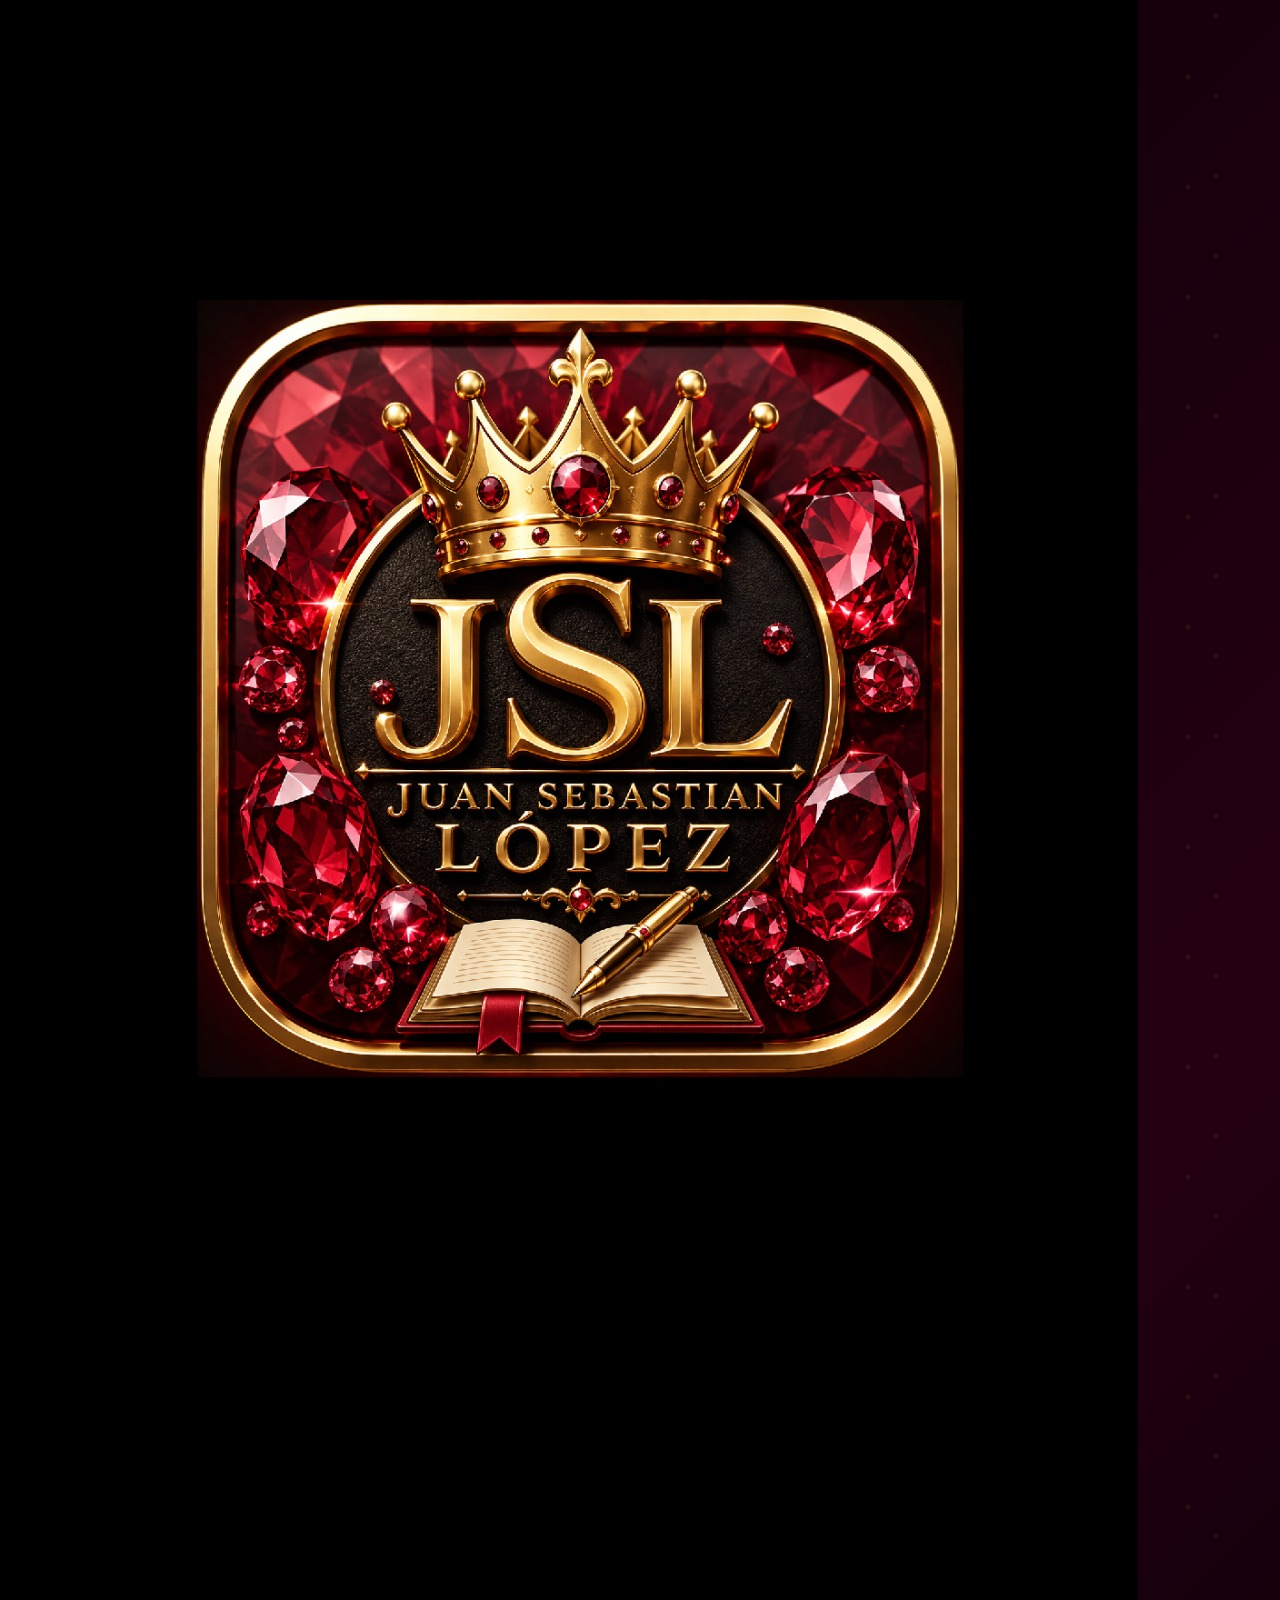
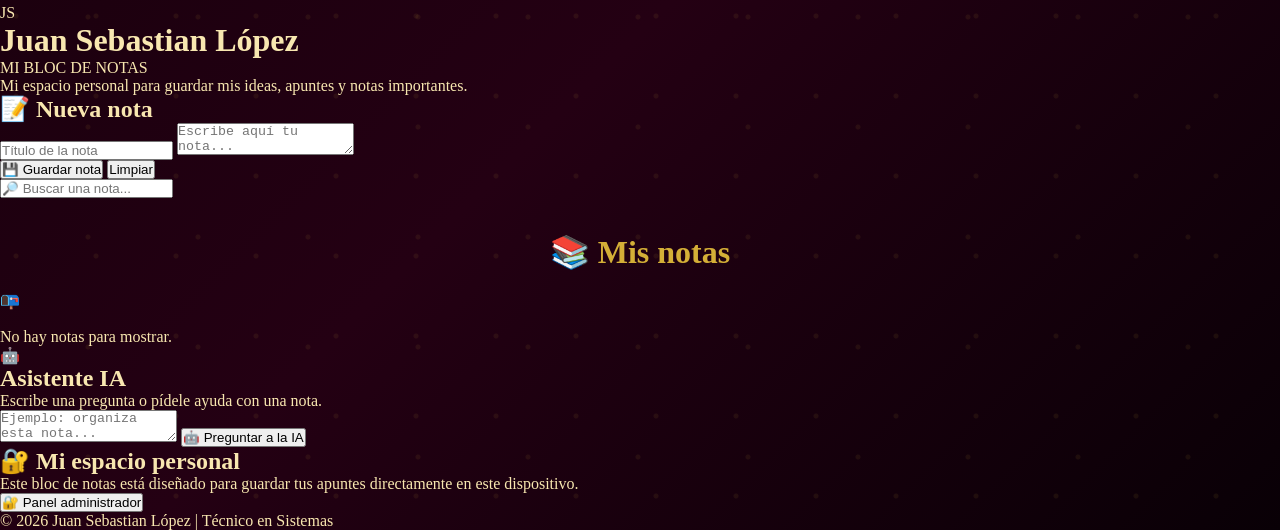
==== commit d6e910c0: "Update index.html" ====
--- a/index.html
+++ b/index.html
@@ -1,287 +1,647 @@
 <!DOCTYPE html>
 <html lang="es">
-
 <head>
-
     <meta charset="UTF-8">
-
-    <meta
-        name="viewport"
-        content="width=device-width, initial-scale=1.0"
-    >
-
-    <meta
-        name="theme-color"
-        content="#16000b"
-    >
-
-    <meta
-        name="description"
-        content="Juan Sebastian López - Sistemas y Tecnología"
-    >
-
-    <title>
-        Juan Sebastian López | Sistemas y Tecnología
-    </title>
-
-    <link
-        rel="stylesheet"
-        href="estilo.css"
-    >
-
+    <meta name="viewport" content="width=device-width, initial-scale=1.0">
+    <meta name="theme-color" content="#080006">
+    <meta name="description" content="Mi Bloc de Notas Personal">
+    <title>Mi Bloc de Notas | Juan Sebastian López</title>
+    <link rel="stylesheet" href="estilo.css">
 </head>
 
-
 <body>
 
-<div class="container">
-
-
-    <!-- =========================
-         PRESENTACIÓN
-    ========================== -->
-
-    <section class="hero">
-
-
-        <!-- FOTO DE PERFIL -->
-
-        <div class="public-profile">
-
-            <img
-                src="logotipe.jpg"
-                alt="Juan Sebastian López"
-                onerror="
-                    this.src='https://via.placeholder.com/500x500/240013/d4af37?text=JS';
-                "
-            >
+<div class="decor decor1"></div>
+<div class="decor decor2"></div>
+<div class="decor decor3"></div>
+
+<header class="top">
+
+    <div class="profile">
+
+        <img
+            id="profileImage"
+            src="logotipe.jpg"
+            alt="Foto de perfil"
+        >
+
+    </div>
+
+    <div class="initials">JS</div>
+
+    <h1>Juan Sebastian López</h1>
+
+    <p class="subtitle">MI BLOC DE NOTAS</p>
+
+    <p class="welcome">
+        Mi espacio personal para guardar mis ideas,
+        apuntes y notas importantes.
+    </p>
+
+</header>
+
+
+<main class="main-container">
+
+    <!-- NUEVA NOTA -->
+
+    <section class="note-panel">
+
+        <h2>📝 Nueva nota</h2>
+
+        <input
+            type="text"
+            id="noteTitle"
+            placeholder="Título de la nota"
+        >
+
+        <textarea
+            id="noteText"
+            placeholder="Escribe aquí tu nota..."
+        ></textarea>
+
+        <div class="note-buttons">
+
+            <button onclick="saveNote()" class="gold-btn">
+                💾 Guardar nota
+            </button>
+
+            <button onclick="clearForm()" class="dark-btn">
+                Limpiar
+            </button>
 
         </div>
 
-
-        <h1>
-            Juan Sebastian López
-        </h1>
-
-
-        <h2>
-            Sistemas y Tecnología
+    </section>
+
+
+    <!-- BUSCADOR -->
+
+    <section class="search-panel">
+
+        <input
+            type="search"
+            id="searchInput"
+            placeholder="🔎 Buscar una nota..."
+            oninput="showNotes()"
+        >
+
+    </section>
+
+
+    <!-- NOTAS -->
+
+    <section>
+
+        <h2 class="section-title">
+            📚 Mis notas
         </h2>
 
+        <div id="notesContainer"></div>
+
+    </section>
+
+
+    <!-- IA -->
+
+    <section class="ai-panel">
+
+        <div class="ai-icon">
+            🤖
+        </div>
+
+        <h2>Asistente IA</h2>
 
         <p>
-            Hola, soy Juan. Me apasiona el mundo
-            informático y estoy dispuesto y enfocado
-            en ayudarte con soluciones tecnológicas,
-            mantenimiento, instalación y soporte.
+            Escribe una pregunta o pídele ayuda con una nota.
         </p>
 
+        <textarea
+            id="aiQuestion"
+            placeholder="Ejemplo: organiza esta nota..."
+        ></textarea>
+
+        <button
+            onclick="askAI()"
+            class="gold-btn"
+        >
+            🤖 Preguntar a la IA
+        </button>
+
+        <div
+            id="aiResponse"
+            class="ai-response"
+        >
+        </div>
+
     </section>
 
 
-    <!-- =========================
-         SERVICIOS
-    ========================== -->
-
-    <h2 class="section-title">
-        Mis Servicios
-    </h2>
-
-
-    <section class="services-grid">
-
-
-        <div class="service-box">
+    <!-- INFORMACIÓN -->
+
+    <section class="info-panel">
+
+        <h2>🔐 Mi espacio personal</h2>
+
+        <p>
+            Este bloc de notas está diseñado para guardar
+            tus apuntes directamente en este dispositivo.
+        </p>
+
+        <button
+            onclick="openAdmin()"
+            class="admin-btn"
+        >
+            🔐 Panel administrador
+        </button>
+
+    </section>
+
+</main>
+
+
+<footer>
+
+    © 2026 Juan Sebastian López |
+    Técnico en Sistemas
+
+</footer>
+
+
+<script>
+
+/* =========================================
+   FOTO DE PERFIL
+========================================= */
+
+const profileImage =
+    document.getElementById("profileImage");
+
+
+const savedPhoto =
+    localStorage.getItem("perfilBloc");
+
+
+if (savedPhoto) {
+
+    profileImage.src =
+        savedPhoto;
+
+}
+
+
+/* =========================================
+   NOTAS
+========================================= */
+
+let notes =
+    JSON.parse(
+        localStorage.getItem("misNotas")
+    ) || [];
+
+
+let editingId = null;
+
+
+/* =========================================
+   GUARDAR NOTA
+========================================= */
+
+function saveNote() {
+
+    const title =
+        document.getElementById(
+            "noteTitle"
+        ).value.trim();
+
+
+    const text =
+        document.getElementById(
+            "noteText"
+        ).value.trim();
+
+
+    if (!title && !text) {
+
+        alert(
+            "Escribe algo antes de guardar."
+        );
+
+        return;
+
+    }
+
+
+    if (editingId !== null) {
+
+        const note =
+            notes.find(
+                n => n.id === editingId
+            );
+
+
+        if (note) {
+
+            note.title =
+                title || "Sin título";
+
+            note.text =
+                text;
+
+            note.date =
+                new Date().toLocaleString();
+
+        }
+
+        editingId = null;
+
+    } else {
+
+        notes.unshift({
+
+            id: Date.now(),
+
+            title:
+                title || "Sin título",
+
+            text:
+                text,
+
+            date:
+                new Date().toLocaleString()
+
+        });
+
+    }
+
+
+    localStorage.setItem(
+        "misNotas",
+        JSON.stringify(notes)
+    );
+
+
+    clearForm();
+
+    showNotes();
+
+}
+
+
+/* =========================================
+   MOSTRAR NOTAS
+========================================= */
+
+function showNotes() {
+
+    const container =
+        document.getElementById(
+            "notesContainer"
+        );
+
+
+    const search =
+        document.getElementById(
+            "searchInput"
+        ).value.toLowerCase();
+
+
+    container.innerHTML = "";
+
+
+    const filtered =
+        notes.filter(note =>
+
+            note.title
+                .toLowerCase()
+                .includes(search)
+
+            ||
+
+            note.text
+                .toLowerCase()
+                .includes(search)
+
+        );
+
+
+    if (filtered.length === 0) {
+
+        container.innerHTML = `
+
+            <div class="empty">
+
+                📭
+
+                <br><br>
+
+                No hay notas para mostrar.
+
+            </div>
+
+        `;
+
+        return;
+
+    }
+
+
+    filtered.forEach(note => {
+
+        const article =
+            document.createElement(
+                "article"
+            );
+
+
+        article.className =
+            "note-card";
+
+
+        article.innerHTML = `
 
             <h3>
-                💻 Mantenimiento
+                ${escapeHTML(note.title)}
             </h3>
 
+            <small>
+                ${escapeHTML(note.date)}
+            </small>
+
             <p>
-                Mantenimiento preventivo y correctivo
-                para computadores y equipos.
+                ${escapeHTML(note.text)}
             </p>
 
-        </div>
-
-
-        <div class="service-box">
-
-            <h3>
-                📶 Redes WiFi
-            </h3>
-
-            <p>
-                Configuración y optimización
-                de redes inalámbricas.
-            </p>
-
-        </div>
-
-
-        <div class="service-box">
-
-            <h3>
-                🛡️ Eliminación de virus
-            </h3>
-
-            <p>
-                Limpieza y optimización del sistema
-                para mejorar el funcionamiento.
-            </p>
-
-        </div>
-
-
-        <div class="service-box">
-
-            <h3>
-                💾 RAM y SSD
-            </h3>
-
-            <p>
-                Instalación y actualización de
-                memoria RAM y unidades SSD.
-            </p>
-
-        </div>
-
-
-        <div class="service-box">
-
-            <h3>
-                🖨️ Impresoras
-            </h3>
-
-            <p>
-                Instalación, configuración y
-                solución de problemas de impresoras.
-            </p>
-
-        </div>
-
-
-        <div class="service-box">
-
-            <h3>
-                📹 Cámaras WiFi
-            </h3>
-
-            <p>
-                Instalación y configuración
-                de cámaras de seguridad.
-            </p>
-
-        </div>
-
-
-        <div class="service-box">
-
-            <h3>
-                🔐 Protección de cuentas
-            </h3>
-
-            <p>
-                Ayuda con configuración de seguridad
-                y protección de cuentas.
-            </p>
-
-        </div>
-
-
-        <div class="service-box">
-
-            <h3>
-                📄 Office
-            </h3>
-
-            <p>
-                Configuración y soporte para
-                herramientas de oficina.
-            </p>
-
-        </div>
-
-    </section>
-
-
-    <!-- =========================
-         PROYECTOS
-    ========================== -->
-
-    <h2 class="section-title">
-        Proyectos y Trabajos
-    </h2>
-
-
-    <section class="card">
-
-        <h2>
-            🛠️ Mis trabajos
-        </h2>
-
-        <p class="admin-description">
-
-            Aquí podrás mostrar tus trabajos,
-            mantenimientos, instalaciones,
-            configuraciones y proyectos tecnológicos.
-
-        </p>
-
-    </section>
-
-
-    <!-- =========================
-         CONTACTO
-    ========================== -->
-
-    <h2 class="section-title">
-        Contacto
-    </h2>
-
-
-    <section class="card">
-
-        <h2>
-            📱 Encuéntrame
-        </h2>
-
-
-        <p class="admin-description">
-
-            Sígueme en mis redes sociales como
-            <strong>
-                Juan L Sistemas y Tecnología
-            </strong>.
-
-        </p>
-
-
-        <a
-            class="gold-button"
-            href="https://wa.me/"
-            target="_blank"
-        >
-            💬 WhatsApp
-        </a>
-
-    </section>
-
-
-    <!-- =========================
-         PIE DE PAGINA
-    ========================== -->
-
-    <footer class="admin-footer">
-
-        © 2026 Juan Sebastian López |
-        Técnico en Sistemas
-
-    </footer>
-
-
-</div>
+            <div class="card-buttons">
+
+                <button
+                    onclick="editNote(${note.id})"
+                    class="edit-btn"
+                >
+                    ✏️ Editar
+                </button>
+
+                <button
+                    onclick="deleteNote(${note.id})"
+                    class="delete-btn"
+                >
+                    🗑️ Eliminar
+                </button>
+
+            </div>
+
+        `;
+
+
+        container.appendChild(
+            article
+        );
+
+    });
+
+}
+
+
+/* =========================================
+   EDITAR
+========================================= */
+
+function editNote(id) {
+
+    const note =
+        notes.find(
+            n => n.id === id
+        );
+
+
+    if (!note) return;
+
+
+    document.getElementById(
+        "noteTitle"
+    ).value =
+        note.title;
+
+
+    document.getElementById(
+        "noteText"
+    ).value =
+        note.text;
+
+
+    editingId =
+        id;
+
+
+    window.scrollTo({
+
+        top: 0,
+
+        behavior: "smooth"
+
+    });
+
+}
+
+
+/* =========================================
+   ELIMINAR
+========================================= */
+
+function deleteNote(id) {
+
+    const confirmDelete =
+        confirm(
+            "¿Quieres eliminar esta nota?"
+        );
+
+
+    if (!confirmDelete) return;
+
+
+    notes =
+        notes.filter(
+            n => n.id !== id
+        );
+
+
+    localStorage.setItem(
+        "misNotas",
+        JSON.stringify(notes)
+    );
+
+
+    showNotes();
+
+}
+
+
+/* =========================================
+   LIMPIAR
+========================================= */
+
+function clearForm() {
+
+    document.getElementById(
+        "noteTitle"
+    ).value = "";
+
+
+    document.getElementById(
+        "noteText"
+    ).value = "";
+
+
+    editingId = null;
+
+}
+
+
+/* =========================================
+   PROTEGER HTML
+========================================= */
+
+function escapeHTML(text) {
+
+    const div =
+        document.createElement(
+            "div"
+        );
+
+
+    div.textContent =
+        text;
+
+
+    return div.innerHTML;
+
+}
+
+
+/* =========================================
+   PANEL ADMIN
+========================================= */
+
+function openAdmin() {
+
+    const password =
+        prompt(
+            "🔐 Introduce la contraseña del administrador:"
+        );
+
+
+    if (
+        password ===
+        "JuanAdmin2026"
+    ) {
+
+        window.location.href =
+            "admin.html";
+
+    } else {
+
+        alert(
+            "❌ Contraseña incorrecta."
+        );
+
+    }
+
+}
+
+
+/* =========================================
+   ASISTENTE
+========================================= */
+
+function askAI() {
+
+    const question =
+        document.getElementById(
+            "aiQuestion"
+        ).value.trim();
+
+
+    const response =
+        document.getElementById(
+            "aiResponse"
+        );
+
+
+    if (!question) {
+
+        response.innerHTML =
+            "Escribe algo para ayudarte.";
+
+        return;
+
+    }
+
+
+    /*
+       Esta es una IA local sencilla.
+       No necesita API ni pagar.
+    */
+
+
+    const q =
+        question.toLowerCase();
+
+
+    let answer = "";
+
+
+    if (
+        q.includes("organiza") ||
+        q.includes("orden")
+    ) {
+
+        answer =
+            "Puedo ayudarte a organizar la información. Divide tu nota en título, ideas principales, tareas y pendientes.";
+
+    }
+
+    else if (
+        q.includes("resumen") ||
+        q.includes("resume")
+    ) {
+
+        answer =
+            "Para crear un buen resumen, conserva las ideas principales y elimina información repetida o secundaria.";
+
+    }
+
+    else if (
+        q.includes("tarea") ||
+        q.includes("pendiente")
+    ) {
+
+        answer =
+            "Puedes convertir esta información en una lista de tareas: 1. Identificar lo importante. 2. Ordenarlo por prioridad. 3. Marcar cada tarea terminada.";
+
+    }
+
+    else {
+
+        answer =
+            "Puedo ayudarte a organizar tus ideas, resumir textos, crear listas de tareas y mejorar la estructura de tus notas. Para una IA en línea completa necesitaríamos conectar una API.";
+
+    }
+
+
+    response.innerHTML =
+        "🤖 <strong>Asistente:</strong><br><br>" +
+        answer;
+
+}
+
+
+/* =========================================
+   INICIAR
+========================================= */
+
+showNotes();
+
+</script>
 
 </body>
-
 </html>
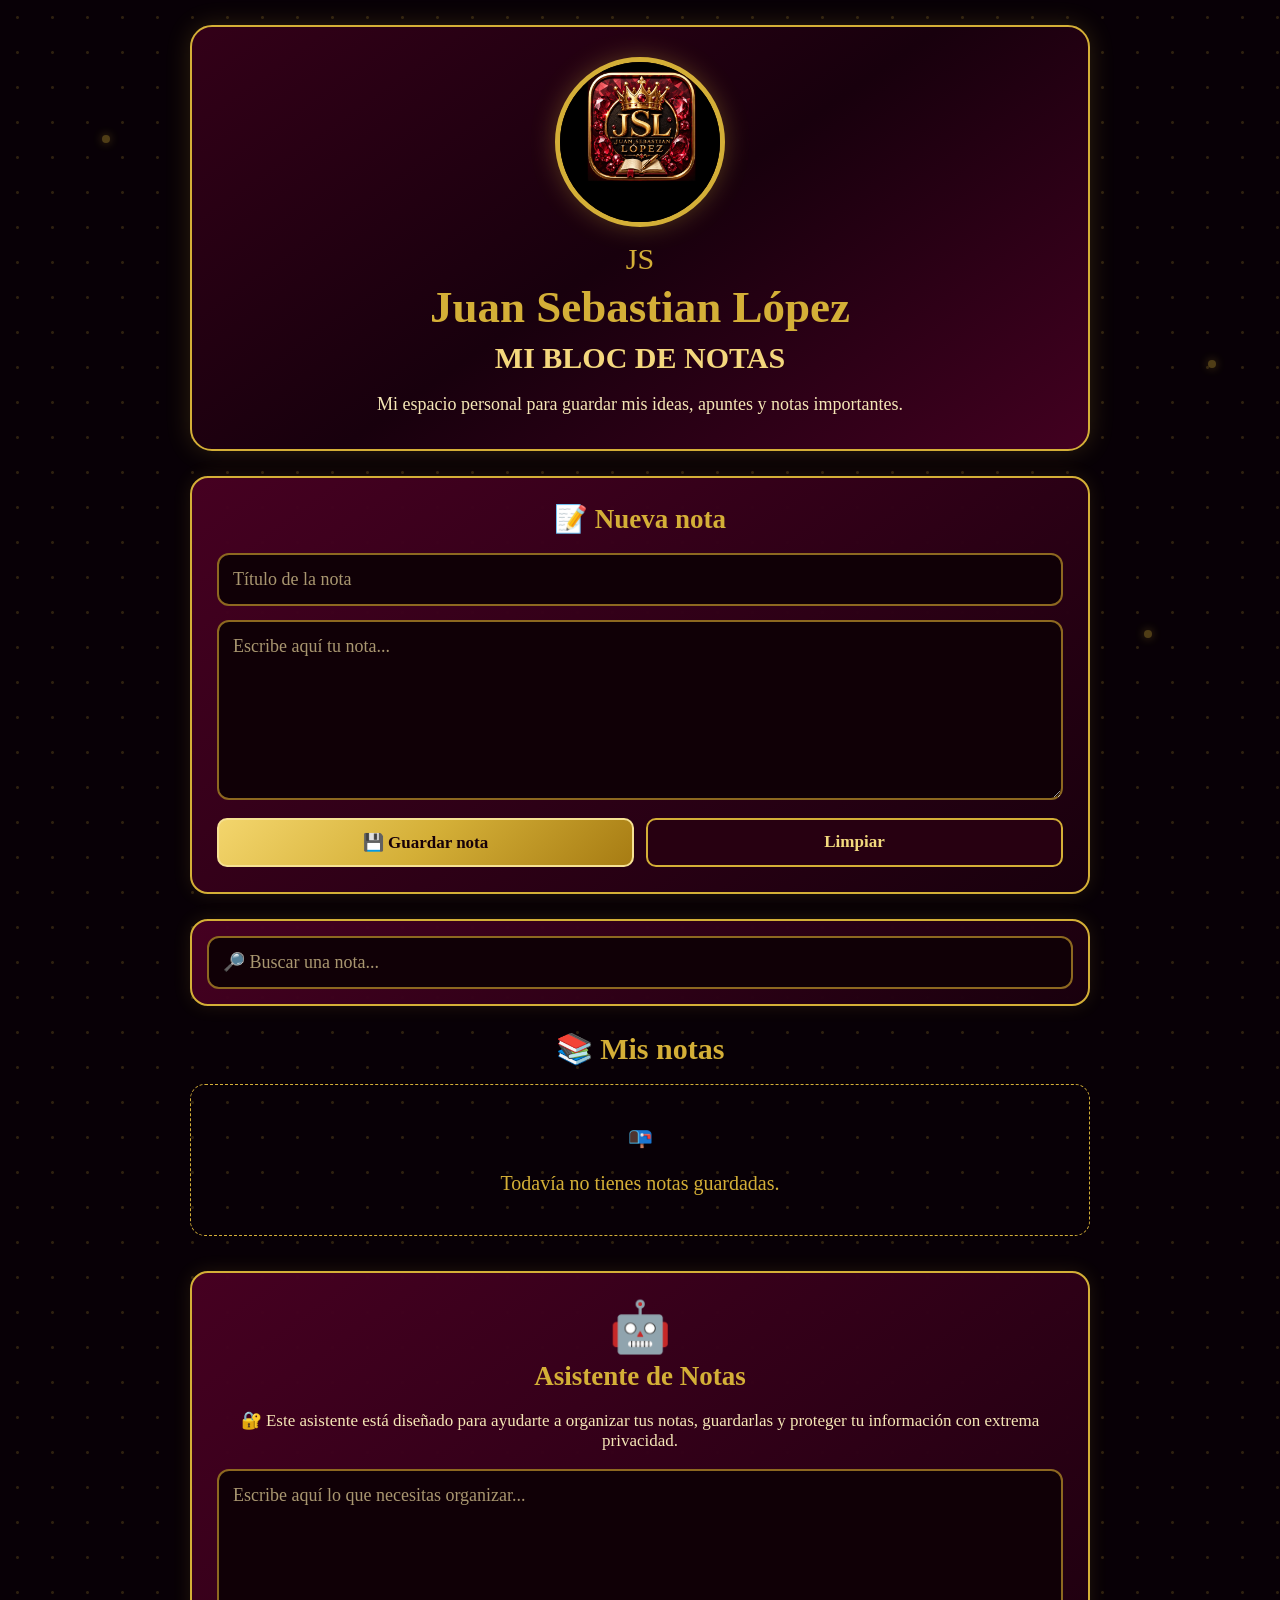
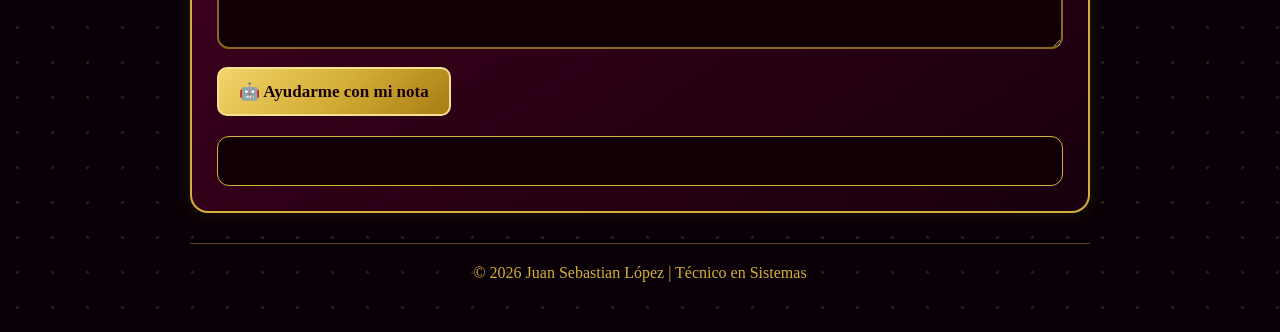
==== commit a6e47c3b: "Update index.html" ====
--- a/index.html
+++ b/index.html
@@ -1,12 +1,34 @@
 <!DOCTYPE html>
 <html lang="es">
+
 <head>
+
     <meta charset="UTF-8">
-    <meta name="viewport" content="width=device-width, initial-scale=1.0">
-    <meta name="theme-color" content="#080006">
-    <meta name="description" content="Mi Bloc de Notas Personal">
-    <title>Mi Bloc de Notas | Juan Sebastian López</title>
-    <link rel="stylesheet" href="estilo.css">
+
+    <meta
+        name="viewport"
+        content="width=device-width, initial-scale=1.0"
+    >
+
+    <meta
+        name="theme-color"
+        content="#080006"
+    >
+
+    <meta
+        name="description"
+        content="Mi Bloc de Notas Personal"
+    >
+
+    <title>
+        Mi Bloc de Notas | Juan Sebastian López
+    </title>
+
+    <link
+        rel="stylesheet"
+        href="estilo.css"
+    >
+
 </head>
 
 <body>
@@ -14,6 +36,7 @@
 <div class="decor decor1"></div>
 <div class="decor decor2"></div>
 <div class="decor decor3"></div>
+
 
 <header class="top">
 
@@ -23,15 +46,34 @@
             id="profileImage"
             src="logotipe.jpg"
             alt="Foto de perfil"
+            onerror="this.style.display='none'; document.getElementById('profileJS').style.display='flex';"
         >
 
+        <div
+            id="profileJS"
+            class="profile-js"
+            style="display:none;"
+        >
+            JS
+        </div>
+
     </div>
 
-    <div class="initials">JS</div>
-
-    <h1>Juan Sebastian López</h1>
-
-    <p class="subtitle">MI BLOC DE NOTAS</p>
+
+    <div class="initials">
+        JS
+    </div>
+
+
+    <h1>
+        Juan Sebastian López
+    </h1>
+
+
+    <p class="subtitle">
+        MI BLOC DE NOTAS
+    </p>
+
 
     <p class="welcome">
         Mi espacio personal para guardar mis ideas,
@@ -43,11 +85,15 @@
 
 <main class="main-container">
 
+
     <!-- NUEVA NOTA -->
 
     <section class="note-panel">
 
-        <h2>📝 Nueva nota</h2>
+        <h2>
+            📝 Nueva nota
+        </h2>
+
 
         <input
             type="text"
@@ -55,18 +101,27 @@
             placeholder="Título de la nota"
         >
 
+
         <textarea
             id="noteText"
             placeholder="Escribe aquí tu nota..."
         ></textarea>
 
+
         <div class="note-buttons">
 
-            <button onclick="saveNote()" class="gold-btn">
+            <button
+                onclick="saveNote()"
+                class="gold-btn"
+            >
                 💾 Guardar nota
             </button>
 
-            <button onclick="clearForm()" class="dark-btn">
+
+            <button
+                onclick="clearForm()"
+                class="dark-btn"
+            >
                 Limpiar
             </button>
 
@@ -97,12 +152,13 @@
             📚 Mis notas
         </h2>
 
+
         <div id="notesContainer"></div>
 
     </section>
 
 
-    <!-- IA -->
+    <!-- ASISTENTE -->
 
     <section class="ai-panel">
 
@@ -110,23 +166,34 @@
             🤖
         </div>
 
-        <h2>Asistente IA</h2>
-
-        <p>
-            Escribe una pregunta o pídele ayuda con una nota.
+
+        <h2>
+            Asistente de Notas
+        </h2>
+
+
+        <p class="privacy-text">
+
+            🔐 Este asistente está diseñado para ayudarte
+            a organizar tus notas, guardarlas y proteger
+            tu información con extrema privacidad.
+
         </p>
+
 
         <textarea
             id="aiQuestion"
-            placeholder="Ejemplo: organiza esta nota..."
+            placeholder="Escribe aquí lo que necesitas organizar..."
         ></textarea>
+
 
         <button
             onclick="askAI()"
             class="gold-btn"
         >
-            🤖 Preguntar a la IA
+            🤖 Ayudarme con mi nota
         </button>
+
 
         <div
             id="aiResponse"
@@ -136,27 +203,6 @@
 
     </section>
 
-
-    <!-- INFORMACIÓN -->
-
-    <section class="info-panel">
-
-        <h2>🔐 Mi espacio personal</h2>
-
-        <p>
-            Este bloc de notas está diseñado para guardar
-            tus apuntes directamente en este dispositivo.
-        </p>
-
-        <button
-            onclick="openAdmin()"
-            class="admin-btn"
-        >
-            🔐 Panel administrador
-        </button>
-
-    </section>
-
 </main>
 
 
@@ -170,16 +216,26 @@
 
 <script>
 
-/* =========================================
+/* =====================================
    FOTO DE PERFIL
-========================================= */
+===================================== */
 
 const profileImage =
-    document.getElementById("profileImage");
+    document.getElementById(
+        "profileImage"
+    );
+
+
+const profileJS =
+    document.getElementById(
+        "profileJS"
+    );
 
 
 const savedPhoto =
-    localStorage.getItem("perfilBloc");
+    localStorage.getItem(
+        "perfilBloc"
+    );
 
 
 if (savedPhoto) {
@@ -190,35 +246,43 @@
 }
 
 
-/* =========================================
+/* =====================================
    NOTAS
-========================================= */
+===================================== */
 
 let notes =
     JSON.parse(
-        localStorage.getItem("misNotas")
+        localStorage.getItem(
+            "misNotas"
+        )
     ) || [];
 
 
 let editingId = null;
 
 
-/* =========================================
+/* =====================================
    GUARDAR NOTA
-========================================= */
+===================================== */
 
 function saveNote() {
 
     const title =
-        document.getElementById(
-            "noteTitle"
-        ).value.trim();
+        document
+            .getElementById(
+                "noteTitle"
+            )
+            .value
+            .trim();
 
 
     const text =
-        document.getElementById(
-            "noteText"
-        ).value.trim();
+        document
+            .getElementById(
+                "noteText"
+            )
+            .value
+            .trim();
 
 
     if (!title && !text) {
@@ -228,7 +292,6 @@
         );
 
         return;
-
     }
 
 
@@ -249,9 +312,11 @@
                 text;
 
             note.date =
-                new Date().toLocaleString();
+                new Date()
+                    .toLocaleString();
 
         }
+
 
         editingId = null;
 
@@ -268,7 +333,8 @@
                 text,
 
             date:
-                new Date().toLocaleString()
+                new Date()
+                    .toLocaleString()
 
         });
 
@@ -288,9 +354,9 @@
 }
 
 
-/* =========================================
+/* =====================================
    MOSTRAR NOTAS
-========================================= */
+===================================== */
 
 function showNotes() {
 
@@ -301,9 +367,12 @@
 
 
     const search =
-        document.getElementById(
-            "searchInput"
-        ).value.toLowerCase();
+        document
+            .getElementById(
+                "searchInput"
+            )
+            .value
+            .toLowerCase();
 
 
     container.innerHTML = "";
@@ -335,14 +404,13 @@
 
                 <br><br>
 
-                No hay notas para mostrar.
+                Todavía no tienes notas guardadas.
 
             </div>
 
         `;
 
         return;
-
     }
 
 
@@ -402,9 +470,9 @@
 }
 
 
-/* =========================================
+/* =====================================
    EDITAR
-========================================= */
+===================================== */
 
 function editNote(id) {
 
@@ -444,19 +512,20 @@
 }
 
 
-/* =========================================
+/* =====================================
    ELIMINAR
-========================================= */
+===================================== */
 
 function deleteNote(id) {
 
-    const confirmDelete =
-        confirm(
+    if (
+        !confirm(
             "¿Quieres eliminar esta nota?"
-        );
-
-
-    if (!confirmDelete) return;
+        )
+    ) {
+
+        return;
+    }
 
 
     notes =
@@ -476,9 +545,9 @@
 }
 
 
-/* =========================================
+/* =====================================
    LIMPIAR
-========================================= */
+===================================== */
 
 function clearForm() {
 
@@ -497,9 +566,9 @@
 }
 
 
-/* =========================================
-   PROTEGER HTML
-========================================= */
+/* =====================================
+   SEGURIDAD DEL TEXTO
+===================================== */
 
 function escapeHTML(text) {
 
@@ -518,47 +587,19 @@
 }
 
 
-/* =========================================
-   PANEL ADMIN
-========================================= */
-
-function openAdmin() {
-
-    const password =
-        prompt(
-            "🔐 Introduce la contraseña del administrador:"
-        );
-
-
-    if (
-        password ===
-        "JuanAdmin2026"
-    ) {
-
-        window.location.href =
-            "admin.html";
-
-    } else {
-
-        alert(
-            "❌ Contraseña incorrecta."
-        );
-
-    }
-
-}
-
-
-/* =========================================
+/* =====================================
    ASISTENTE
-========================================= */
+===================================== */
 
 function askAI() {
 
     const question =
-        document.getElementById(
-            "aiQuestion"
-        ).value.trim();
+        document
+            .getElementById(
+                "aiQuestion"
+            )
+            .value
+            .trim();
 
 
     const response =
@@ -570,24 +611,17 @@
     if (!question) {
 
         response.innerHTML =
-            "Escribe algo para ayudarte.";
+            "Escribe una pregunta o una idea para ayudarte.";
 
         return;
-
-    }
-
-
-    /*
-       Esta es una IA local sencilla.
-       No necesita API ni pagar.
-    */
+    }
 
 
     const q =
         question.toLowerCase();
 
 
-    let answer = "";
+    let answer;
 
 
     if (
@@ -596,7 +630,7 @@
     ) {
 
         answer =
-            "Puedo ayudarte a organizar la información. Divide tu nota en título, ideas principales, tareas y pendientes.";
+            "Puedo ayudarte a organizar tu información por temas, prioridades y tareas.";
 
     }
 
@@ -606,7 +640,7 @@
     ) {
 
         answer =
-            "Para crear un buen resumen, conserva las ideas principales y elimina información repetida o secundaria.";
+            "Puedes crear un resumen conservando solamente las ideas principales de tu nota.";
 
     }
 
@@ -616,32 +650,47 @@
     ) {
 
         answer =
-            "Puedes convertir esta información en una lista de tareas: 1. Identificar lo importante. 2. Ordenarlo por prioridad. 3. Marcar cada tarea terminada.";
+            "Puedes convertir tu nota en una lista de tareas y ordenarlas según su prioridad.";
 
     }
 
     else {
 
         answer =
-            "Puedo ayudarte a organizar tus ideas, resumir textos, crear listas de tareas y mejorar la estructura de tus notas. Para una IA en línea completa necesitaríamos conectar una API.";
-
-    }
-
-
-    response.innerHTML =
-        "🤖 <strong>Asistente:</strong><br><br>" +
-        answer;
-
-}
-
-
-/* =========================================
+            "Puedo ayudarte a organizar tus ideas, preparar listas, ordenar notas y mejorar la estructura de tus apuntes.";
+
+    }
+
+
+    response.innerHTML = `
+
+        <strong>
+            🤖 Asistente:
+        </strong>
+
+        <br><br>
+
+        ${answer}
+
+        <br><br>
+
+        🔐 Tus notas se almacenan localmente
+        en este dispositivo y no se envían
+        automáticamente a terceros.
+
+    `;
+
+}
+
+
+/* =====================================
    INICIAR
-========================================= */
+===================================== */
 
 showNotes();
 
 </script>
 
 </body>
+
 </html>
--- a/estilo.css
+++ b/estilo.css
@@ -1,825 +1,594 @@
-/* =========================================
-   CONFIGURACIÓN GENERAL
-========================================= */
-
 * {
     box-sizing: border-box;
     margin: 0;
     padding: 0;
 }
 
-
 html {
     scroll-behavior: smooth;
 }
 
-
 body {
+    min-height: 100vh;
     font-family: "Times New Roman", serif;
+    color: #f5e6b6;
+    background-color: #080006;
+
+    background-image:
+        radial-gradient(
+            circle,
+            rgba(212, 175, 55, 0.18) 1px,
+            transparent 2px
+        );
+
+    background-size: 35px 35px;
+}
+
+/* ================================
+   DECORACION
+================================ */
+
+.decor {
+    position: fixed;
+    width: 8px;
+    height: 8px;
+    border-radius: 50%;
+    background: #d4af37;
+    opacity: 0.35;
+    box-shadow: 0 0 10px #d4af37;
+    pointer-events: none;
+}
+
+.decor1 {
+    top: 15%;
+    left: 8%;
+}
+
+.decor2 {
+    top: 70%;
+    right: 10%;
+}
+
+.decor3 {
+    top: 40%;
+    right: 5%;
+}
+
+/* ================================
+   CABECERA
+================================ */
+
+.top {
+    width: 94%;
+    max-width: 900px;
+    margin: 25px auto;
+    padding: 30px 20px;
+    text-align: center;
+
+    border: 2px solid #d4af37;
+    border-radius: 22px;
 
     background:
-        radial-gradient(
-            circle at 20% 20%,
-            rgba(212, 175, 55, 0.08) 0 2px,
-            transparent 3px
-        ),
-        radial-gradient(
-            circle at 80% 70%,
-            rgba(212, 175, 55, 0.08) 0 2px,
-            transparent 3px
-        ),
         linear-gradient(
-            135deg,
-            #080006,
-            #16000b,
-            #240013,
-            #090006
+            145deg,
+            #330018,
+            #18000d,
+            #420020
         );
 
-    background-size:
-        80px 80px,
-        110px 110px,
-        auto;
-
-    color: #f8e7b0;
-
-    min-height: 100vh;
-}
-
-
-/* =========================================
-   CONTENEDORES
-========================================= */
-
-.admin-container,
-.container {
-    width: min(94%, 1100px);
+    box-shadow:
+        0 0 25px rgba(212, 175, 55, 0.18);
+}
+
+/* ================================
+   FOTO DE PERFIL
+================================ */
+
+.profile {
+    width: 170px;
+    height: 170px;
+    margin: 0 auto;
+
+    border-radius: 50%;
+    overflow: hidden;
+
+    border: 5px solid #d4af37;
+
+    background: #100006;
+
+    box-shadow:
+        0 0 25px rgba(212, 175, 55, 0.30);
+}
+
+.profile img {
+    width: 100%;
+    height: 100%;
+    display: block;
+
+    object-fit: cover;
+}
+
+/* ================================
+   LOGO
+================================ */
+
+.initials {
+    margin: 15px auto 5px;
+
+    font-family: cursive;
+    font-size: 30px;
+
+    color: #d4af37;
+}
+
+.top h1 {
+    color: #d4af37;
+
+    font-size:
+        clamp(28px, 6vw, 45px);
+
+    margin-top: 5px;
+}
+
+.subtitle {
+    color: #f4d77d;
+
+    font-size:
+        clamp(21px, 4vw, 30px);
+
+    font-weight: bold;
+
+    margin-top: 8px;
+}
+
+.welcome {
+    max-width: 700px;
+
+    margin: 15px auto 0;
+
+    line-height: 1.6;
+
+    font-size: 18px;
+}
+
+/* ================================
+   CONTENEDOR PRINCIPAL
+================================ */
+
+.main-container {
+    width: 94%;
+    max-width: 900px;
+
     margin: auto;
 }
 
-
-/* =========================================
-   HEADER
-========================================= */
-
-.admin-header {
-    margin-top: 25px;
+/* ================================
+   PANELES
+================================ */
+
+.note-panel,
+.search-panel,
+.ai-panel,
+.info-panel {
+    margin-bottom: 25px;
 
     padding: 25px;
 
+    border-radius: 18px;
+
+    border: 2px solid #d4af37;
+
+    background:
+        linear-gradient(
+            145deg,
+            rgba(72, 0, 34, 0.96),
+            rgba(25, 0, 13, 0.98)
+        );
+
+    box-shadow:
+        0 0 18px rgba(212, 175, 55, 0.12);
+}
+
+.note-panel h2,
+.ai-panel h2,
+.info-panel h2 {
+    color: #d4af37;
+
+    text-align: center;
+
+    margin-bottom: 18px;
+
+    font-size: 27px;
+}
+
+/* ================================
+   INPUTS
+================================ */
+
+input,
+textarea {
+    width: 100%;
+
+    border: 2px solid #8d6820;
+
+    border-radius: 12px;
+
+    background: #100006;
+
+    color: #f8e8b7;
+
+    padding: 14px;
+
+    font-family: "Times New Roman", serif;
+
+    font-size: 18px;
+
+    outline: none;
+
+    margin-bottom: 14px;
+}
+
+input::placeholder,
+textarea::placeholder {
+    color: #a99670;
+}
+
+input:focus,
+textarea:focus {
+    border-color: #d4af37;
+
+    box-shadow:
+        0 0 10px rgba(212, 175, 55, 0.15);
+}
+
+textarea {
+    min-height: 180px;
+
+    resize: vertical;
+}
+
+/* ================================
+   BOTONES
+================================ */
+
+.note-buttons {
     display: flex;
 
-    align-items: center;
-
-    justify-content: center;
-
-    gap: 20px;
-
-    text-align: center;
-
-    border: 2px solid #d4af37;
-
-    border-radius: 18px;
-
+    gap: 12px;
+
+    flex-wrap: wrap;
+}
+
+button {
+    font-family: "Times New Roman", serif;
+
+    font-size: 17px;
+
+    font-weight: bold;
+
+    cursor: pointer;
+
+    border-radius: 10px;
+
+    padding: 12px 20px;
+
+    transition: 0.2s;
+}
+
+button:hover {
+    transform: translateY(-2px);
+}
+
+.gold-btn {
     background:
         linear-gradient(
             135deg,
-            #2b0015,
-            #4a0020,
-            #250010
+            #f3d56c,
+            #d4af37,
+            #a77c13
         );
 
-    box-shadow:
-        0 0 20px rgba(212, 175, 55, 0.18),
-        inset 0 0 20px rgba(212, 175, 55, 0.05);
-}
-
-
-.admin-header h1 {
-    color: #d4af37;
-
-    font-size: clamp(
-        25px,
-        5vw,
-        40px
-    );
-
-    margin-bottom: 7px;
-}
-
-
-.admin-header p {
-    color: #f4e3ad;
-
-    font-size: 18px;
-
-    line-height: 1.4;
-}
-
-
-/* =========================================
-   LOGO JS
-========================================= */
-
-.js-logo {
-    width: 75px;
-
-    height: 75px;
-
-    border-radius: 50%;
-
-    border: 3px solid #d4af37;
-
-    display: flex;
-
-    align-items: center;
-
-    justify-content: center;
-
-    color: #d4af37;
-
-    font-family: cursive;
-
-    font-size: 32px;
-
-    font-weight: bold;
-
-    background:
-        radial-gradient(
-            circle,
-            #5a0027,
-            #21000f
-        );
-
-    box-shadow:
-        0 0 15px rgba(212, 175, 55, 0.3);
-}
-
-
-/* =========================================
-   TARJETAS
-========================================= */
-
-.admin-card,
-.card {
-    margin-top: 25px;
-
-    padding: 25px;
+    color: #170009;
+
+    border: 2px solid #f6e193;
+
+    flex: 1;
+}
+
+.dark-btn {
+    background: #270011;
+
+    color: #f2d97d;
+
+    border: 2px solid #d4af37;
+
+    flex: 1;
+}
+
+.admin-btn {
+    width: 100%;
+
+    background: #1b000d;
+
+    color: #d4af37;
+
+    border: 2px solid #d4af37;
+
+    margin-top: 20px;
+}
+
+/* ================================
+   BUSCADOR
+================================ */
+
+.search-panel {
+    padding: 15px;
+}
+
+.search-panel input {
+    margin: 0;
+}
+
+/* ================================
+   TITULO DE SECCION
+================================ */
+
+.section-title {
+    text-align: center;
+
+    color: #d4af37;
+
+    font-size: 30px;
+
+    margin-bottom: 18px;
+}
+
+/* ================================
+   CONTENEDOR DE NOTAS
+================================ */
+
+#notesContainer {
+    display: grid;
+
+    gap: 18px;
+}
+
+/* ================================
+   TARJETA DE NOTA
+================================ */
+
+.note-card {
+    padding: 22px;
+
+    border-radius: 16px;
+
+    border: 2px solid #d4af37;
 
     background:
         linear-gradient(
             145deg,
-            rgba(76, 0, 35, 0.94),
-            rgba(35, 0, 18, 0.97)
+            #420020,
+            #1e000e
         );
 
-    border: 2px solid #d4af37;
-
-    border-radius: 18px;
-
     box-shadow:
-        0 0 18px rgba(212, 175, 55, 0.12),
-        inset 0 0 25px rgba(0, 0, 0, 0.25);
-
-    text-align: center;
-}
-
-
-.admin-card h2,
-.card h2 {
-    color: #d4af37;
-
-    font-size: 28px;
+        0 0 15px rgba(212, 175, 55, 0.10);
+}
+
+.note-card h3 {
+    color: #d4af37;
+
+    font-size: 25px;
+
+    margin-bottom: 5px;
+}
+
+.note-card small {
+    color: #bda968;
+
+    display: block;
 
     margin-bottom: 15px;
 }
 
-
-.admin-description {
-    max-width: 700px;
-
-    margin:
-        0 auto 22px auto;
+.note-card p {
+    white-space: pre-wrap;
+
+    line-height: 1.6;
 
     font-size: 18px;
 
+    color: #f7e8ba;
+
+    margin-bottom: 18px;
+}
+
+/* ================================
+   BOTONES DE NOTA
+================================ */
+
+.card-buttons {
+    display: flex;
+
+    gap: 10px;
+
+    flex-wrap: wrap;
+}
+
+.edit-btn {
+    background: #5b092f;
+
+    color: #f2d77c;
+
+    border: 1px solid #d4af37;
+}
+
+.delete-btn {
+    background: #22000d;
+
+    color: #ffb5b5;
+
+    border: 1px solid #a93636;
+}
+
+/* ================================
+   SIN NOTAS
+================================ */
+
+.empty {
+    text-align: center;
+
+    padding: 40px 20px;
+
+    border: 1px dashed #d4af37;
+
+    border-radius: 15px;
+
+    color: #d4af37;
+
+    font-size: 20px;
+}
+
+/* ================================
+   ASISTENTE IA
+================================ */
+
+.ai-panel {
+    margin-top: 35px;
+}
+
+.ai-icon {
+    text-align: center;
+
+    font-size: 50px;
+
+    margin-bottom: 5px;
+}
+
+.ai-panel p {
+    text-align: center;
+
+    margin-bottom: 18px;
+
+    font-size: 17px;
+}
+
+.ai-response {
+    margin-top: 20px;
+
+    padding: 18px;
+
+    min-height: 50px;
+
+    border-radius: 12px;
+
+    border: 1px solid #d4af37;
+
+    background: #100006;
+
+    color: #f5e5b3;
+
     line-height: 1.6;
-
-    color: #f8e7b0;
-}
-
-
-/* =========================================
-   BOTONES
-========================================= */
-
-.gold-button,
-.secondary-button {
-    display: inline-flex;
-
-    align-items: center;
-
-    justify-content: center;
-
-    min-height: 48px;
-
-    padding:
-        12px 22px;
-
-    border-radius: 12px;
-
-    font-family:
-        "Times New Roman",
-        serif;
-
+}
+
+/* ================================
+   INFORMACION
+================================ */
+
+.info-panel {
+    text-align: center;
+}
+
+.info-panel p {
     font-size: 17px;
 
-    font-weight: bold;
-
-    cursor: pointer;
-
-    transition:
-        0.25s ease;
-
-    text-decoration: none;
-}
-
-
-.gold-button {
-    color: #19000b;
-
-    background:
-        linear-gradient(
-            135deg,
-            #f4d675,
-            #d4af37,
-            #a87d13
-        );
-
-    border: 2px solid #f6df8d;
-
-    box-shadow:
-        0 0 12px rgba(
-            212,
-            175,
-            55,
-            0.25
-        );
-}
-
-
-.gold-button:hover {
-    transform:
-        translateY(-2px);
-
-    box-shadow:
-        0 0 20px rgba(
-            212,
-            175,
-            55,
-            0.4
-        );
-}
-
-
-.secondary-button {
-    color: #f4df99;
-
-    background: #330018;
-
-    border: 2px solid #d4af37;
-}
-
-
-.secondary-button:hover {
-    background: #500025;
-}
-
-
-/* =========================================
-   EDITOR
-========================================= */
-
-.editor-area {
-    display: none;
-
-    margin-top: 30px;
-}
-
-
-.crop-container {
-    position: relative;
-
-    width: min(
-        90vw,
-        400px
-    );
-
-    height: min(
-        90vw,
-        400px
-    );
-
-    margin: 0 auto 25px auto;
-
-    border-radius: 50%;
-
-    overflow: hidden;
-
-    background: #100006;
-
-    border: 4px solid #d4af37;
-
-    box-shadow:
-        0 0 25px rgba(
-            212,
-            175,
-            55,
-            0.2
-        );
-}
-
-
-#cropCanvas {
+    line-height: 1.6;
+}
+
+/* ================================
+   FOOTER
+================================ */
+
+footer {
+    width: 94%;
+
+    max-width: 900px;
+
+    margin: 30px auto;
+
+    padding: 20px;
+
+    text-align: center;
+
+    color: #d4af37;
+
+    border-top:
+        1px solid rgba(212, 175, 55, 0.4);
+}
+
+/* ================================
+   ADMINISTRADOR
+================================ */
+
+.admin-photo {
     width: 100%;
 
-    height: 100%;
+    max-width: 500px;
 
     display: block;
-}
-
-
-.crop-circle {
-    position: absolute;
-
-    inset: 0;
-
-    border-radius: 50%;
-
-    pointer-events: none;
-
-    border: 3px solid
-        rgba(
-            255,
-            255,
-            255,
-            0.45
-        );
-}
-
-
-/* =========================================
-   CONTROLES
-========================================= */
-
-.controls {
-    width: min(
-        100%,
-        650px
-    );
-
-    margin: auto;
-}
-
-
-.control-group {
-    margin: 20px 0;
-
-    text-align: left;
-}
-
-
-.control-group label {
-    display: block;
-
-    margin-bottom: 8px;
-
-    color: #f4df99;
-
-    font-size: 18px;
-
-    font-weight: bold;
-}
-
-
-.control-group input[type="range"] {
-    width: 100%;
-
-    accent-color: #d4af37;
-
-    cursor: pointer;
-}
-
-
-/* =========================================
-   BOTONES DEL EDITOR
-========================================= */
-
-.button-area {
-    display: flex;
-
-    justify-content: center;
-
-    align-items: center;
-
-    flex-wrap: wrap;
-
-    gap: 15px;
-
-    margin-top: 25px;
-}
-
-
-/* =========================================
-   INFORMACIÓN
-========================================= */
-
-.save-info {
-    max-width: 700px;
-
-    margin: 20px auto 0;
-
-    padding: 15px;
-
-    border-radius: 12px;
-
-    background:
-        rgba(
-            0,
-            0,
-            0,
-            0.25
-        );
-
-    border: 1px solid
-        rgba(
-            212,
-            175,
-            55,
-            0.5
-        );
-
-    color: #f5e6b6;
-
-    line-height: 1.5;
-
-    font-size: 16px;
-}
-
-
-.instructions {
-    max-width: 700px;
-
-    margin: auto;
-
-    text-align: left;
-
-    line-height: 1.7;
-
-    font-size: 18px;
-}
-
-
-.instructions p {
-    padding: 9px 0;
-
-    border-bottom:
-        1px solid
-        rgba(
-            212,
-            175,
-            55,
-            0.18
-        );
-}
-
-
-.instructions strong {
-    color: #d4af37;
-}
-
-
-/* =========================================
-   VISTA PREVIA
-========================================= */
-
-.profile-preview {
-    width: 220px;
-
-    height: 220px;
 
     margin: 20px auto;
-
-    border-radius: 50%;
-
-    overflow: hidden;
-
-    border: 5px solid #d4af37;
-
-    background: #100006;
-
-    box-shadow:
-        0 0 20px rgba(
-            212,
-            175,
-            55,
-            0.25
-        );
-}
-
-
-.profile-preview img {
-    width: 100%;
-
-    height: 100%;
-
-    display: block;
-
-    object-fit: cover;
-}
-
-
-.no-photo {
-    width: 100%;
-
-    height: 100%;
-
-    align-items: center;
-
-    justify-content: center;
-
-    font-size: 70px;
-}
-
-
-.preview-text {
-    color: #f4df99;
-
-    font-size: 17px;
-}
-
-
-/* =========================================
-   FOOTER
-========================================= */
-
-.admin-footer {
-    margin:
-        30px 0;
-
-    padding: 20px;
-
-    text-align: center;
-
-    color: #d4af37;
-
-    font-size: 16px;
-}
-
-
-/* =========================================
-   INDEX - HERO
-========================================= */
-
-.hero {
-    margin-top: 25px;
-
-    padding: 35px 20px;
-
-    text-align: center;
-
-    background:
-        linear-gradient(
-            135deg,
-            #42001f,
-            #250012,
-            #4a0024
-        );
-
-    border: 2px solid #d4af37;
-
-    border-radius: 20px;
-
-    box-shadow:
-        0 0 25px rgba(
-            212,
-            175,
-            55,
-            0.15
-        );
-}
-
-
-.hero h1 {
-    color: #d4af37;
-
-    font-size: clamp(
-        28px,
-        6vw,
-        46px
-    );
-
-    margin-bottom: 10px;
-}
-
-
-.hero h2 {
-    color: #f5df99;
-
-    font-size: 22px;
-
-    margin-bottom: 20px;
-}
-
-
-.hero p {
-    max-width: 800px;
-
-    margin: auto;
-
-    font-size: 19px;
-
-    line-height: 1.6;
-}
-
-
-/* =========================================
-   FOTO PUBLICA
-========================================= */
-
-.public-profile {
-    width: 190px;
-
-    height: 190px;
-
-    margin:
-        0 auto 20px auto;
-
-    border-radius: 50%;
-
-    overflow: hidden;
-
-    border: 5px solid #d4af37;
-
-    box-shadow:
-        0 0 25px rgba(
-            212,
-            175,
-            55,
-            0.25
-        );
-
-    background: #100006;
-}
-
-
-.public-profile img {
-    width: 100%;
-
-    height: 100%;
-
-    object-fit: cover;
-
-    display: block;
-}
-
-
-/* =========================================
-   SECCIONES PUBLICAS
-========================================= */
-
-.section-title {
-    text-align: center;
-
-    color: #d4af37;
-
-    font-size: 32px;
-
-    margin:
-        35px 0 20px;
-}
-
-
-.services-grid {
-    display: grid;
-
-    grid-template-columns:
-        repeat(
-            auto-fit,
-            minmax(
-                220px,
-                1fr
-            )
-        );
-
-    gap: 20px;
-}
-
-
-.service-box {
-    padding: 25px;
-
-    text-align: center;
-
-    background:
-        linear-gradient(
-            145deg,
-            #4b0025,
-            #260013
-        );
-
-    border: 2px solid #d4af37;
-
-    border-radius: 16px;
-}
-
-
-.service-box h3 {
-    color: #d4af37;
-
-    font-size: 22px;
-
-    margin-bottom: 12px;
-}
-
-
-.service-box p {
-    color: #f5e6b6;
-
-    font-size: 17px;
-
-    line-height: 1.5;
-}
-
-
-/* =========================================
-   RESPONSIVE CELULAR
-========================================= */
+}
+
+/* ================================
+   CELULAR
+================================ */
 
 @media (max-width: 600px) {
 
-    .admin-container,
-    .container {
-        width: 94%;
-    }
-
-
-    .admin-header {
+    .top {
+        margin-top: 12px;
+
+        padding: 22px 14px;
+    }
+
+    .profile {
+        width: 140px;
+
+        height: 140px;
+    }
+
+    .welcome {
+        font-size: 16px;
+    }
+
+    .note-panel,
+    .ai-panel,
+    .info-panel {
+        padding: 18px 13px;
+    }
+
+    input,
+    textarea {
+        font-size: 17px;
+    }
+
+    .note-buttons,
+    .card-buttons {
         flex-direction: column;
-
-        padding: 20px 12px;
-    }
-
-
-    .admin-header h1 {
-        font-size: 27px;
-    }
-
-
-    .admin-header p {
-        font-size: 16px;
-    }
-
-
-    .admin-card,
-    .card {
-        padding: 18px 13px;
-    }
-
-
-    .admin-card h2,
-    .card h2 {
-        font-size: 24px;
-    }
-
-
-    .admin-description {
-        font-size: 16px;
-    }
-
-
-    .gold-button,
-    .secondary-button {
+    }
+
+    .note-buttons button,
+    .card-buttons button {
         width: 100%;
     }
 
-
-    .button-area {
-        flex-direction: column;
-
-        width: 100%;
-    }
-
-
-    .profile-preview {
-        width: 180px;
-
-        height: 180px;
-    }
-
-
-    .instructions {
-        font-size: 16px;
-    }
-
-}
+    .note-card h3 {
+        font-size: 22px;
+    }
+
+    .note-card p {
+        font-size: 17px;
+    }
+
+}
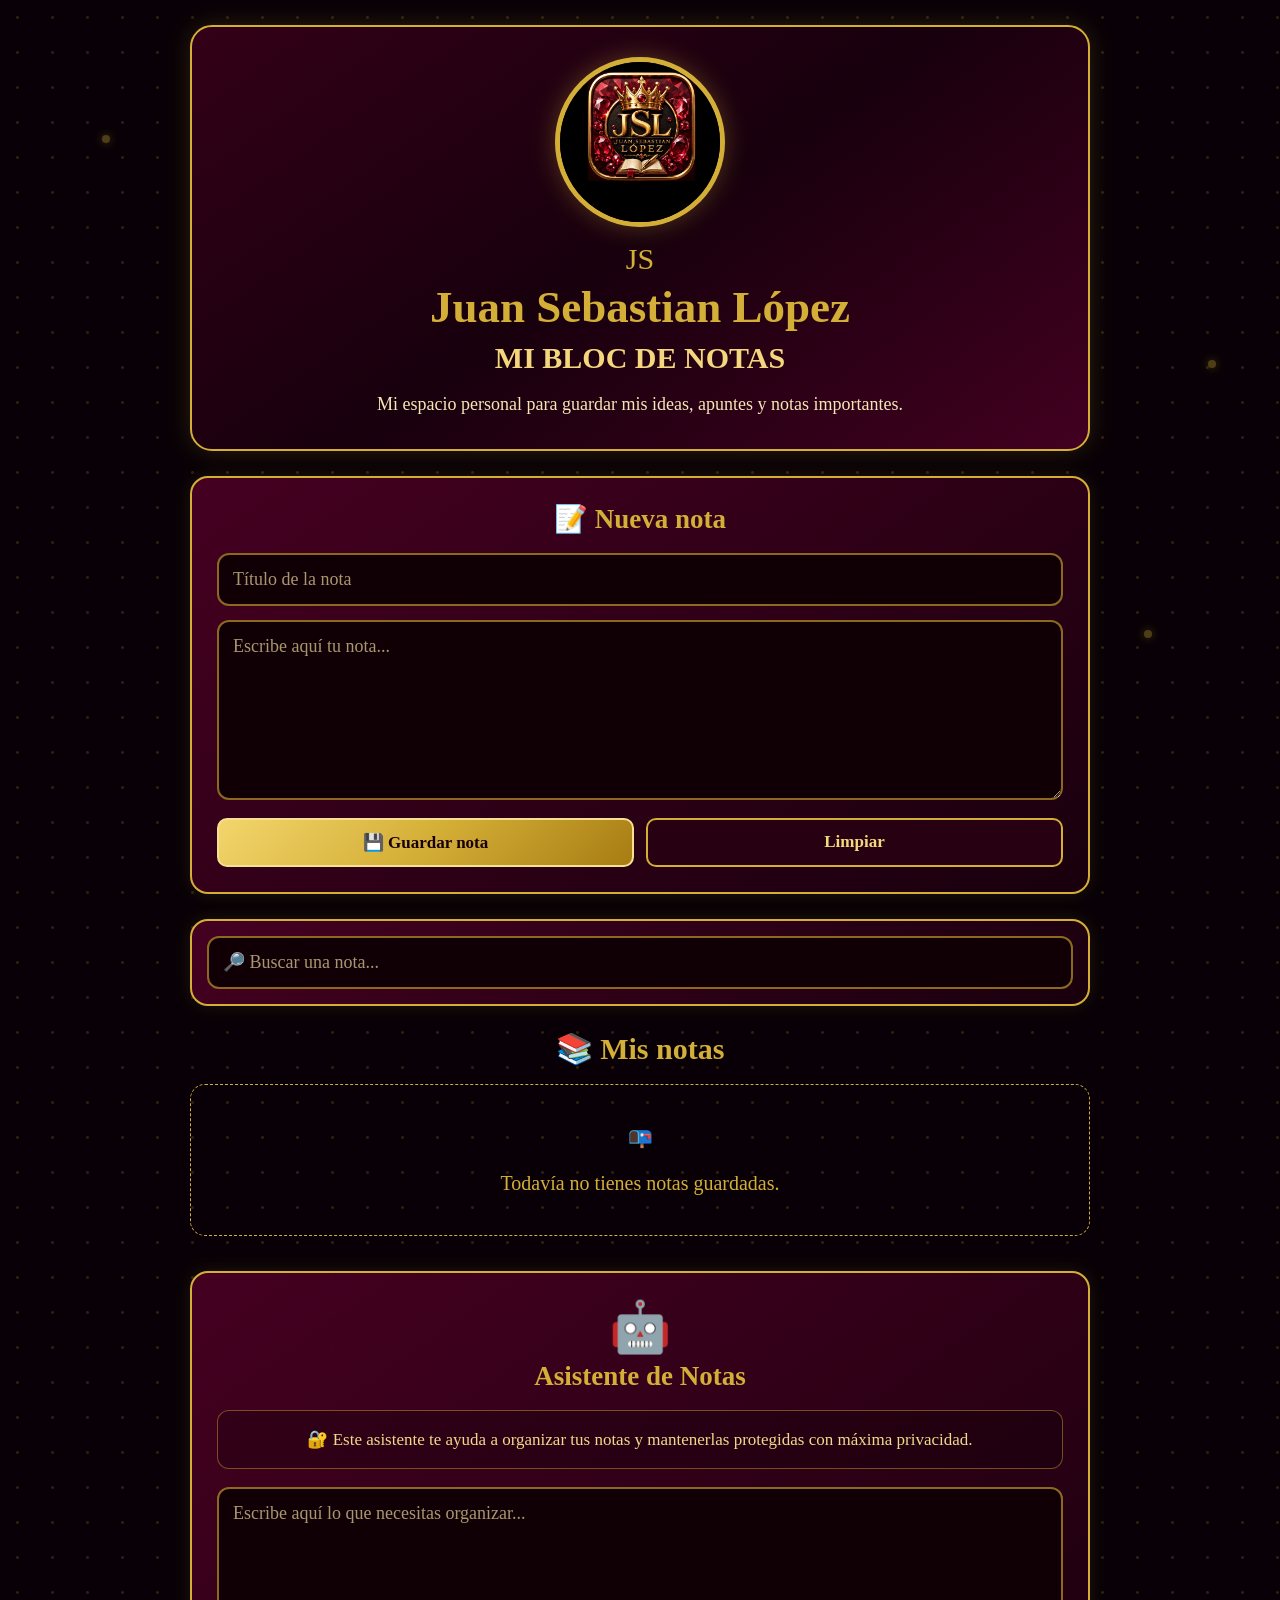
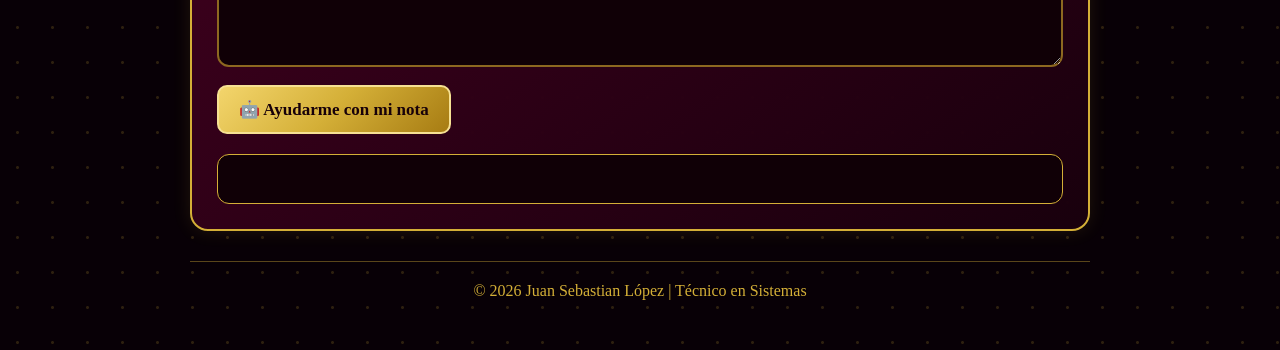
==== commit f1ba6c55: "Update index.html" ====
--- a/index.html
+++ b/index.html
@@ -29,6 +29,19 @@
         href="estilo.css"
     >
 
+    <!-- =================================
+         UMAMI - ESTADÍSTICAS
+         DESPUÉS PONEMOS TUS DATOS AQUÍ
+    ================================== -->
+
+    <!--
+    <script
+        defer
+        src="https://cloud.umami.is/script.js"
+        data-website-id="TU_WEBSITE_ID"
+    ></script>
+    -->
+
 </head>
 
 <body>
@@ -46,13 +59,15 @@
             id="profileImage"
             src="logotipe.jpg"
             alt="Foto de perfil"
-            onerror="this.style.display='none'; document.getElementById('profileJS').style.display='flex';"
+            onerror="
+                this.style.display='none';
+                document.getElementById('profileJS').style.display='flex';
+            "
         >
 
         <div
             id="profileJS"
             class="profile-js"
-            style="display:none;"
         >
             JS
         </div>
@@ -86,7 +101,9 @@
 <main class="main-container">
 
 
-    <!-- NUEVA NOTA -->
+    <!-- =================================
+         NUEVA NOTA
+    ================================== -->
 
     <section class="note-panel">
 
@@ -130,7 +147,9 @@
     </section>
 
 
-    <!-- BUSCADOR -->
+    <!-- =================================
+         BUSCADOR
+    ================================== -->
 
     <section class="search-panel">
 
@@ -144,7 +163,9 @@
     </section>
 
 
-    <!-- NOTAS -->
+    <!-- =================================
+         NOTAS
+    ================================== -->
 
     <section>
 
@@ -158,7 +179,9 @@
     </section>
 
 
-    <!-- ASISTENTE -->
+    <!-- =================================
+         ASISTENTE
+    ================================== -->
 
     <section class="ai-panel">
 
@@ -174,9 +197,9 @@
 
         <p class="privacy-text">
 
-            🔐 Este asistente está diseñado para ayudarte
-            a organizar tus notas, guardarlas y proteger
-            tu información con extrema privacidad.
+            🔐 Este asistente te ayuda a organizar
+            tus notas y mantenerlas protegidas
+            con máxima privacidad.
 
         </p>
 
@@ -198,8 +221,7 @@
         <div
             id="aiResponse"
             class="ai-response"
-        >
-        </div>
+        ></div>
 
     </section>
 
@@ -221,21 +243,14 @@
 ===================================== */
 
 const profileImage =
-    document.getElementById(
-        "profileImage"
-    );
-
+    document.getElementById("profileImage");
 
 const profileJS =
-    document.getElementById(
-        "profileJS"
-    );
+    document.getElementById("profileJS");
 
 
 const savedPhoto =
-    localStorage.getItem(
-        "perfilBloc"
-    );
+    localStorage.getItem("perfilBloc");
 
 
 if (savedPhoto) {
@@ -243,6 +258,12 @@
     profileImage.src =
         savedPhoto;
 
+    profileImage.style.display =
+        "block";
+
+    profileJS.style.display =
+        "none";
+
 }
 
 
@@ -252,9 +273,7 @@
 
 let notes =
     JSON.parse(
-        localStorage.getItem(
-            "misNotas"
-        )
+        localStorage.getItem("misNotas")
     ) || [];
 
 
@@ -269,18 +288,14 @@
 
     const title =
         document
-            .getElementById(
-                "noteTitle"
-            )
+            .getElementById("noteTitle")
             .value
             .trim();
 
 
     const text =
         document
-            .getElementById(
-                "noteText"
-            )
+            .getElementById("noteText")
             .value
             .trim();
 
@@ -292,6 +307,7 @@
         );
 
         return;
+
     }
 
 
@@ -411,6 +427,7 @@
         `;
 
         return;
+
     }
 
 
@@ -461,9 +478,7 @@
         `;
 
 
-        container.appendChild(
-            article
-        );
+        container.appendChild(article);
 
     });
 
@@ -525,6 +540,7 @@
     ) {
 
         return;
+
     }
 
 
@@ -567,15 +583,13 @@
 
 
 /* =====================================
-   SEGURIDAD DEL TEXTO
+   SEGURIDAD HTML
 ===================================== */
 
 function escapeHTML(text) {
 
     const div =
-        document.createElement(
-            "div"
-        );
+        document.createElement("div");
 
 
     div.textContent =
@@ -611,9 +625,10 @@
     if (!question) {
 
         response.innerHTML =
-            "Escribe una pregunta o una idea para ayudarte.";
+            "Escribe una pregunta o una idea.";
 
         return;
+
     }
 
 
@@ -630,7 +645,7 @@
     ) {
 
         answer =
-            "Puedo ayudarte a organizar tu información por temas, prioridades y tareas.";
+            "Puedes organizar esta información por temas, prioridades y tareas.";
 
     }
 
@@ -640,7 +655,7 @@
     ) {
 
         answer =
-            "Puedes crear un resumen conservando solamente las ideas principales de tu nota.";
+            "Puedes crear un resumen conservando las ideas principales de tu nota.";
 
     }
 
@@ -650,14 +665,14 @@
     ) {
 
         answer =
-            "Puedes convertir tu nota en una lista de tareas y ordenarlas según su prioridad.";
+            "Puedes convertir tus apuntes en una lista de tareas y ordenarlas por prioridad.";
 
     }
 
     else {
 
         answer =
-            "Puedo ayudarte a organizar tus ideas, preparar listas, ordenar notas y mejorar la estructura de tus apuntes.";
+            "Puedo ayudarte a organizar tus ideas, preparar listas y mejorar la estructura de tus apuntes.";
 
     }
 
@@ -674,9 +689,8 @@
 
         <br><br>
 
-        🔐 Tus notas se almacenan localmente
-        en este dispositivo y no se envían
-        automáticamente a terceros.
+        🔐 Tus notas se guardan localmente
+        en este dispositivo.
 
     `;
 
@@ -684,7 +698,7 @@
 
 
 /* =====================================
-   INICIAR
+   INICIO
 ===================================== */
 
 showNotes();
--- a/estilo.css
+++ b/estilo.css
@@ -592,3 +592,768 @@
     }
 
 }
+
+/* =====================================
+   FOTO JS CUANDO NO HAY FOTO
+===================================== */
+
+.profile {
+    position: relative;
+}
+
+.profile-js {
+    width: 100%;
+    height: 100%;
+
+    align-items: center;
+    justify-content: center;
+
+    background:
+        radial-gradient(
+            circle,
+            #500025,
+            #18000d
+        );
+
+    color: #d4af37;
+
+    font-family: cursive;
+
+    font-size: 65px;
+
+    font-weight: bold;
+
+    text-shadow:
+        0 0 8px rgba(212,175,55,.6);
+
+    letter-spacing: -8px;
+}
+
+
+/* =====================================
+   PRIVACIDAD DEL ASISTENTE
+===================================== */
+
+.privacy-text {
+    color: #f0d98a;
+
+    border: 1px solid
+        rgba(212,175,55,.45);
+
+    border-radius: 12px;
+
+    padding: 15px;
+
+    background:
+        rgba(0,0,0,.20);
+
+    line-height: 1.6;
+
+    text-align: center;
+}
+
+
+/* =====================================
+   PANEL ADMINISTRADOR
+===================================== */
+
+.admin-page {
+    min-height: 100vh;
+}
+
+
+/* Encabezado especial del administrador */
+
+.admin-top {
+    position: relative;
+
+    width: 94%;
+
+    max-width: 950px;
+
+    margin: 25px auto;
+
+    padding: 35px 20px;
+
+    text-align: center;
+
+    border: 2px solid #d4af37;
+
+    border-radius: 25px;
+
+    background:
+        linear-gradient(
+            135deg,
+            #520026,
+            #260012,
+            #4b0025
+        );
+
+    box-shadow:
+        0 0 30px
+        rgba(212,175,55,.25);
+}
+
+
+.admin-top h1 {
+    color: #d4af37;
+
+    font-size:
+        clamp(28px, 6vw, 44px);
+
+    margin-top: 15px;
+}
+
+
+.admin-top p {
+    color: #f5df9c;
+
+    font-size: 19px;
+
+    margin-top: 8px;
+}
+
+
+/* Icono JS del administrador */
+
+.admin-logo {
+    width: 100px;
+
+    height: 100px;
+
+    margin: auto;
+
+    border-radius: 50%;
+
+    display: flex;
+
+    align-items: center;
+
+    justify-content: center;
+
+    background:
+        radial-gradient(
+            circle,
+            #5b002c,
+            #18000d
+        );
+
+    border: 4px solid #d4af37;
+
+    color: #d4af37;
+
+    font-family: cursive;
+
+    font-size: 42px;
+
+    font-weight: bold;
+
+    box-shadow:
+        0 0 25px
+        rgba(212,175,55,.30);
+
+    text-shadow:
+        0 0 10px
+        rgba(212,175,55,.5);
+}
+
+
+/* Tarjetas del administrador */
+
+.admin-card {
+    width: 94%;
+
+    max-width: 950px;
+
+    margin: 20px auto;
+
+    padding: 25px;
+
+    border-radius: 20px;
+
+    border: 2px solid #d4af37;
+
+    background:
+        linear-gradient(
+            145deg,
+            #430020,
+            #21000f
+        );
+
+    box-shadow:
+        0 0 20px
+        rgba(212,175,55,.16);
+}
+
+
+.admin-card h2 {
+    text-align: center;
+
+    color: #d4af37;
+
+    font-size: 28px;
+
+    margin-bottom: 15px;
+}
+
+
+.admin-card p {
+    text-align: center;
+
+    color: #f4e4ae;
+
+    line-height: 1.6;
+
+    font-size: 17px;
+}
+
+
+/* Botones del administrador */
+
+.admin-actions {
+    display: grid;
+
+    grid-template-columns:
+        repeat(
+            auto-fit,
+            minmax(
+                190px,
+                1fr
+            )
+        );
+
+    gap: 15px;
+
+    margin-top: 20px;
+}
+
+
+.admin-action {
+    min-height: 80px;
+
+    padding: 15px;
+
+    border-radius: 15px;
+
+    border: 2px solid #d4af37;
+
+    background:
+        linear-gradient(
+            145deg,
+            #57002a,
+            #260012
+        );
+
+    color: #f3d77b;
+
+    font-size: 18px;
+
+    cursor: pointer;
+}
+
+
+.admin-action:hover {
+    background:
+        linear-gradient(
+            145deg,
+            #720039,
+            #360019
+        );
+
+    box-shadow:
+        0 0 15px
+        rgba(212,175,55,.25);
+}
+
+
+/* Administrador en celular */
+
+@media (max-width: 600px) {
+
+    .admin-top {
+        width: 94%;
+
+        margin-top: 12px;
+
+        padding: 25px 15px;
+    }
+
+
+    .admin-logo {
+        width: 85px;
+
+        height: 85px;
+
+        font-size: 36px;
+    }
+
+
+    .admin-card {
+        width: 94%;
+
+        padding: 18px 14px;
+    }
+
+
+    .admin-actions {
+        grid-template-columns: 1fr;
+    }
+
+}
+/* =========================================
+   LOGIN ADMINISTRADOR
+========================================= */
+
+.admin-page {
+    min-height: 100vh;
+    background-color: #080006;
+}
+
+.admin-login {
+    width: 94%;
+    max-width: 500px;
+    margin: 50px auto;
+    padding: 35px 25px;
+    text-align: center;
+    border: 2px solid #d4af37;
+    border-radius: 25px;
+    background: linear-gradient(
+        145deg,
+        #520026,
+        #230010,
+        #430020
+    );
+    box-shadow: 0 0 30px rgba(212,175,55,.22);
+}
+
+.login-logo,
+.admin-logo {
+    width: 100px;
+    height: 100px;
+    margin: auto;
+    border-radius: 50%;
+    display: flex;
+    align-items: center;
+    justify-content: center;
+    background: radial-gradient(
+        circle,
+        #650032,
+        #18000d
+    );
+    border: 4px solid #d4af37;
+    color: #d4af37;
+    font-family: cursive;
+    font-size: 43px;
+    font-weight: bold;
+    text-shadow: 0 0 10px rgba(212,175,55,.6);
+    box-shadow: 0 0 25px rgba(212,175,55,.25);
+}
+
+.admin-login h1 {
+    color: #d4af37;
+    margin-top: 18px;
+    font-size: 34px;
+}
+
+.admin-login > p {
+    color: #f3df9b;
+    font-size: 19px;
+    margin: 8px 0 25px;
+}
+
+.login-box {
+    padding: 20px;
+    border-radius: 18px;
+    background: rgba(10,0,6,.35);
+    border: 1px solid rgba(212,175,55,.45);
+}
+
+.login-box label {
+    display: block;
+    text-align: left;
+    color: #d4af37;
+    margin-bottom: 8px;
+    font-size: 18px;
+}
+
+.admin-main-button {
+    width: 100%;
+    background: linear-gradient(
+        135deg,
+        #f3d56c,
+        #d4af37,
+        #a77c13
+    );
+    color: #18000a;
+    border: 2px solid #f6e193;
+}
+
+.login-error {
+    color: #ffb0b0;
+    margin-top: 15px;
+    min-height: 22px;
+}
+
+/* =========================================
+   ENCABEZADO ADMIN
+========================================= */
+
+.admin-content {
+    padding-bottom: 30px;
+}
+
+.admin-top {
+    width: 94%;
+    max-width: 950px;
+    margin: 25px auto;
+    padding: 35px 20px;
+    text-align: center;
+    border: 2px solid #d4af37;
+    border-radius: 25px;
+    background: linear-gradient(
+        135deg,
+        #520026,
+        #260012,
+        #4b0025
+    );
+    box-shadow: 0 0 30px rgba(212,175,55,.25);
+}
+
+.admin-top h1 {
+    color: #d4af37;
+    font-size: clamp(28px, 6vw, 44px);
+    margin-top: 15px;
+}
+
+.admin-top p {
+    color: #f5df9c;
+    font-size: 19px;
+    margin-top: 8px;
+}
+
+.logout-button {
+    margin-top: 20px;
+    background: #21000e;
+    color: #f0d37b;
+    border: 2px solid #d4af37;
+}
+
+/* =========================================
+   TARJETAS ADMIN
+========================================= */
+
+.admin-card {
+    width: 94%;
+    max-width: 950px;
+    margin: 20px auto;
+    padding: 25px;
+    border-radius: 20px;
+    border: 2px solid #d4af37;
+    background: linear-gradient(
+        145deg,
+        #470022,
+        #21000f
+    );
+    box-shadow: 0 0 20px rgba(212,175,55,.16);
+}
+
+.admin-card h2 {
+    text-align: center;
+    color: #d4af37;
+    font-size: 28px;
+    margin-bottom: 15px;
+}
+
+.admin-card h3 {
+    color: #d4af37;
+}
+
+.admin-card > p {
+    text-align: center;
+    color: #f4e4ae;
+    line-height: 1.6;
+    font-size: 17px;
+    margin-bottom: 15px;
+}
+
+/* =========================================
+   FOTO ADMIN
+========================================= */
+
+.admin-profile-preview {
+    display: flex;
+    justify-content: center;
+    margin: 25px auto;
+}
+
+.admin-profile-circle {
+    width: 190px;
+    height: 190px;
+    border-radius: 50%;
+    overflow: hidden;
+    border: 5px solid #d4af37;
+    background: #160009;
+    box-shadow: 0 0 25px rgba(212,175,55,.25);
+}
+
+.admin-profile-circle img {
+    width: 100%;
+    height: 100%;
+    object-fit: cover;
+}
+
+.profile-js-admin {
+    width: 100%;
+    height: 100%;
+    display: flex;
+    align-items: center;
+    justify-content: center;
+    background: radial-gradient(
+        circle,
+        #650032,
+        #18000d
+    );
+    color: #d4af37;
+    font-family: cursive;
+    font-size: 65px;
+    font-weight: bold;
+    text-shadow: 0 0 12px rgba(212,175,55,.6);
+}
+
+.upload-area {
+    text-align: center;
+    margin: 20px 0;
+}
+
+.upload-button {
+    display: inline-block;
+    padding: 14px 25px;
+    border-radius: 12px;
+    background: linear-gradient(
+        135deg,
+        #f3d56c,
+        #d4af37,
+        #a77c13
+    );
+    color: #18000a;
+    border: 2px solid #f6e193;
+    font-weight: bold;
+    cursor: pointer;
+}
+
+/* =========================================
+   EDITOR DE FOTO
+========================================= */
+
+.photo-editor {
+    margin-top: 25px;
+    padding: 20px;
+    border-radius: 18px;
+    background: rgba(10,0,6,.4);
+    border: 1px solid rgba(212,175,55,.5);
+}
+
+.photo-editor h3 {
+    text-align: center;
+    color: #d4af37;
+    margin-bottom: 10px;
+}
+
+.photo-editor p {
+    text-align: center;
+    color: #e8d9a6;
+    margin-bottom: 20px;
+}
+
+.crop-container {
+    width: 280px;
+    height: 280px;
+    margin: 20px auto;
+    border-radius: 50%;
+    overflow: hidden;
+    border: 4px solid #d4af37;
+    background: #100006;
+    position: relative;
+}
+
+.crop-container img {
+    width: 100%;
+    height: 100%;
+    object-fit: cover;
+    transform-origin: center;
+    transition: transform .1s;
+}
+
+.zoom-range {
+    width: 100%;
+    margin: 15px 0 25px;
+}
+
+.photo-controls {
+    display: flex;
+    justify-content: center;
+    gap: 8px;
+    flex-wrap: wrap;
+}
+
+.admin-action {
+    min-width: 55px;
+    background: #350019;
+    color: #d4af37;
+    border: 1px solid #d4af37;
+}
+
+.photo-buttons {
+    display: flex;
+    gap: 12px;
+    margin-top: 20px;
+}
+
+.save-photo-button {
+    flex: 1;
+    background: linear-gradient(
+        135deg,
+        #f3d56c,
+        #d4af37,
+        #a77c13
+    );
+    color: #18000a;
+    border: 2px solid #f6e193;
+}
+
+.cancel-photo-button {
+    flex: 1;
+    background: #26000f;
+    color: #e6c970;
+    border: 2px solid #d4af37;
+}
+
+/* =========================================
+   ESTADISTICAS
+========================================= */
+
+.admin-stats {
+    display: grid;
+    grid-template-columns: repeat(2, 1fr);
+    gap: 15px;
+}
+
+.stat-box {
+    text-align: center;
+    padding: 20px;
+    border-radius: 15px;
+    border: 1px solid #d4af37;
+    background: #260011;
+}
+
+.stat-box strong {
+    display: block;
+    color: #d4af37;
+    font-size: 35px;
+}
+
+.stat-box span {
+    color: #f2df9b;
+}
+
+/* =========================================
+   NOTAS ADMIN
+========================================= */
+
+.admin-notes {
+    display: grid;
+    gap: 15px;
+}
+
+.admin-note {
+    padding: 20px;
+    border-radius: 15px;
+    border: 1px solid #d4af37;
+    background: #260011;
+}
+
+.admin-note h3 {
+    font-size: 23px;
+    margin-bottom: 5px;
+}
+
+.admin-note small {
+    color: #bda968;
+}
+
+.admin-note p {
+    color: #f3e5b5;
+    white-space: pre-wrap;
+    line-height: 1.6;
+    margin: 15px 0;
+}
+
+.delete-admin {
+    background: #26000f;
+    color: #ffb1b1;
+    border: 1px solid #a93636;
+}
+
+.privacy-warning {
+    color: #f2c56c !important;
+}
+
+/* =========================================
+   FOOTER ADMIN
+========================================= */
+
+.admin-footer {
+    width: 94%;
+    max-width: 950px;
+    margin: 30px auto;
+    padding: 20px;
+    text-align: center;
+    color: #d4af37;
+    border-top: 1px solid rgba(212,175,55,.4);
+}
+
+/* =========================================
+   CELULAR
+========================================= */
+
+@media (max-width: 600px) {
+
+    .admin-login {
+        margin: 20px auto;
+        padding: 25px 15px;
+    }
+
+    .login-logo {
+        width: 85px;
+        height: 85px;
+        font-size: 36px;
+    }
+
+    .admin-top {
+        margin-top: 12px;
+        padding: 25px 15px;
+    }
+
+    .admin-card {
+        padding: 20px 14px;
+    }
+
+    .admin-profile-circle {
+        width: 160px;
+        height: 160px;
+    }
+
+    .crop-container {
+        width: 250px;
+        height: 250px;
+    }
+
+    .photo-buttons {
+        flex-direction: column;
+    }
+
+    .admin-stats {
+        grid-template-columns: 1fr;
+    }
+
+}
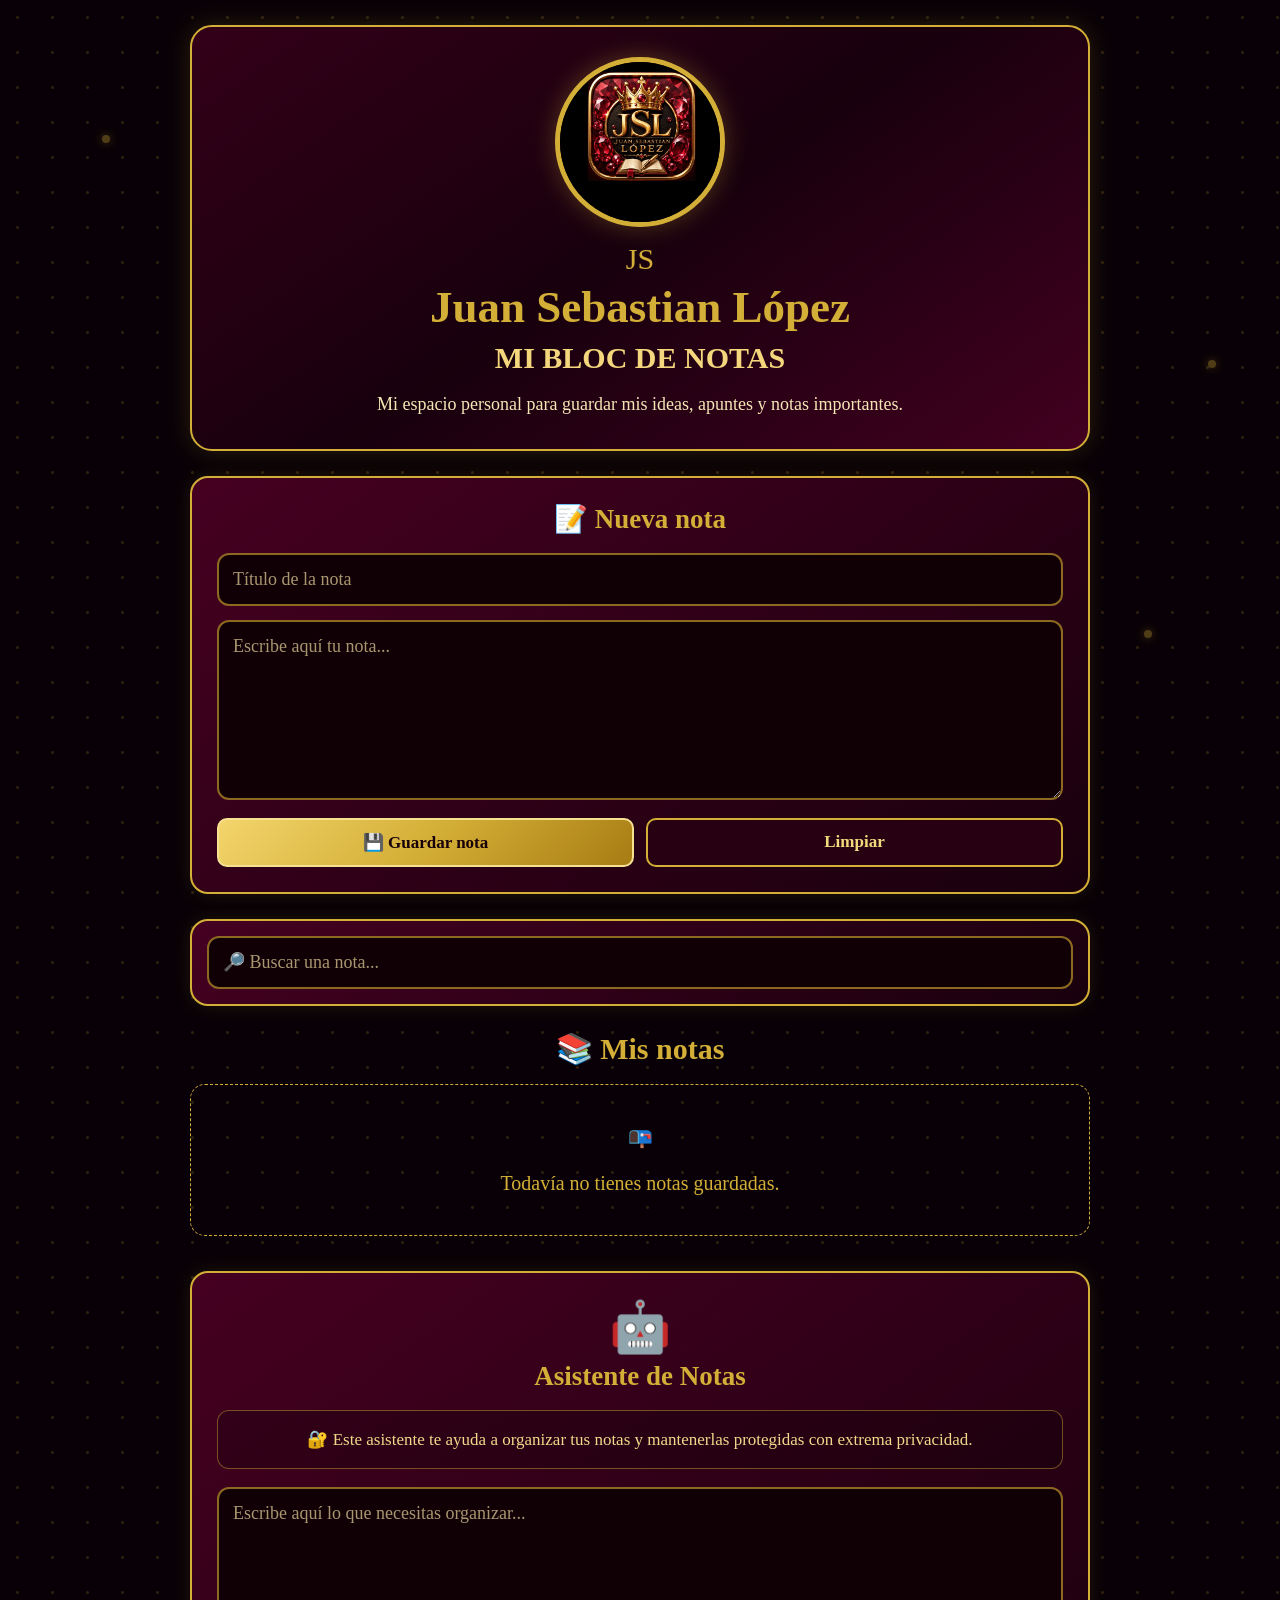
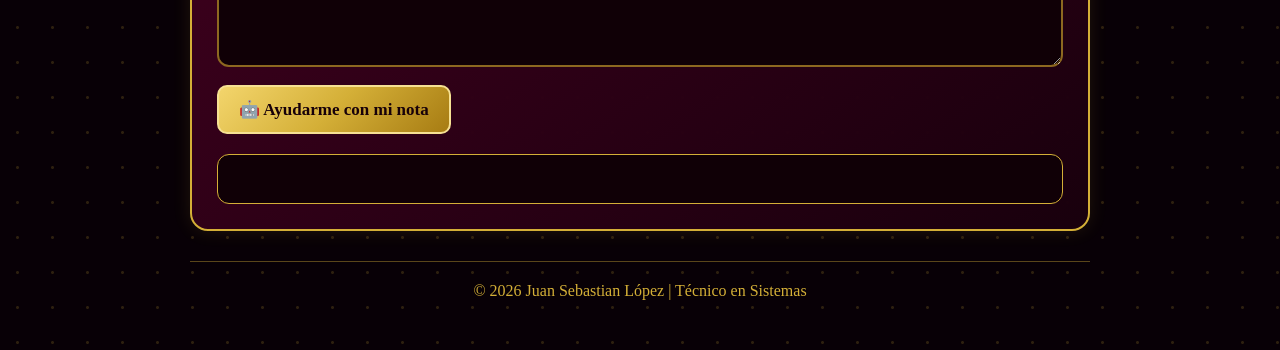
==== commit f3da0099: "Update index.html" ====
--- a/index.html
+++ b/index.html
@@ -5,42 +5,27 @@
 
     <meta charset="UTF-8">
 
-    <meta
-        name="viewport"
-        content="width=device-width, initial-scale=1.0"
-    >
-
-    <meta
-        name="theme-color"
-        content="#080006"
-    >
+    <meta name="viewport" content="width=device-width, initial-scale=1.0">
+
+    <meta name="theme-color" content="#080006">
 
     <meta
         name="description"
-        content="Mi Bloc de Notas Personal"
+        content="Mi Bloc de Notas Personal - Juan Sebastian López"
     >
 
     <title>
         Mi Bloc de Notas | Juan Sebastian López
     </title>
 
-    <link
-        rel="stylesheet"
-        href="estilo.css"
-    >
-
-    <!-- =================================
-         UMAMI - ESTADÍSTICAS
-         DESPUÉS PONEMOS TUS DATOS AQUÍ
-    ================================== -->
-
-    <!--
+    <link rel="stylesheet" href="estilo.css">
+
+    <!-- UMAMI -->
     <script
         defer
         src="https://cloud.umami.is/script.js"
-        data-website-id="TU_WEBSITE_ID"
-    ></script>
-    -->
+        data-website-id="deb3f00a-7d37-470d-a541-d5e4b7aba7df">
+    </script>
 
 </head>
 
@@ -59,36 +44,26 @@
             id="profileImage"
             src="logotipe.jpg"
             alt="Foto de perfil"
-            onerror="
-                this.style.display='none';
-                document.getElementById('profileJS').style.display='flex';
-            "
+            onerror="showJS()"
         >
 
-        <div
-            id="profileJS"
-            class="profile-js"
-        >
+        <div id="profileJS" class="profile-js">
             JS
         </div>
 
     </div>
-
 
     <div class="initials">
         JS
     </div>
 
-
     <h1>
         Juan Sebastian López
     </h1>
 
-
     <p class="subtitle">
         MI BLOC DE NOTAS
     </p>
-
 
     <p class="welcome">
         Mi espacio personal para guardar mis ideas,
@@ -101,129 +76,101 @@
 <main class="main-container">
 
 
-    <!-- =================================
-         NUEVA NOTA
-    ================================== -->
-
-    <section class="note-panel">
-
-        <h2>
-            📝 Nueva nota
-        </h2>
-
-
-        <input
-            type="text"
-            id="noteTitle"
-            placeholder="Título de la nota"
-        >
-
-
-        <textarea
-            id="noteText"
-            placeholder="Escribe aquí tu nota..."
-        ></textarea>
-
-
-        <div class="note-buttons">
-
-            <button
-                onclick="saveNote()"
-                class="gold-btn"
-            >
-                💾 Guardar nota
-            </button>
-
-
-            <button
-                onclick="clearForm()"
-                class="dark-btn"
-            >
-                Limpiar
-            </button>
-
-        </div>
-
-    </section>
-
-
-    <!-- =================================
-         BUSCADOR
-    ================================== -->
-
-    <section class="search-panel">
-
-        <input
-            type="search"
-            id="searchInput"
-            placeholder="🔎 Buscar una nota..."
-            oninput="showNotes()"
-        >
-
-    </section>
-
-
-    <!-- =================================
-         NOTAS
-    ================================== -->
-
-    <section>
-
-        <h2 class="section-title">
-            📚 Mis notas
-        </h2>
-
-
-        <div id="notesContainer"></div>
-
-    </section>
-
-
-    <!-- =================================
-         ASISTENTE
-    ================================== -->
-
-    <section class="ai-panel">
-
-        <div class="ai-icon">
-            🤖
-        </div>
-
-
-        <h2>
-            Asistente de Notas
-        </h2>
-
-
-        <p class="privacy-text">
-
-            🔐 Este asistente te ayuda a organizar
-            tus notas y mantenerlas protegidas
-            con máxima privacidad.
-
-        </p>
-
-
-        <textarea
-            id="aiQuestion"
-            placeholder="Escribe aquí lo que necesitas organizar..."
-        ></textarea>
-
+<section class="note-panel">
+
+    <h2>
+        📝 Nueva nota
+    </h2>
+
+    <input
+        type="text"
+        id="noteTitle"
+        placeholder="Título de la nota"
+    >
+
+    <textarea
+        id="noteText"
+        placeholder="Escribe aquí tu nota..."
+    ></textarea>
+
+    <div class="note-buttons">
 
         <button
-            onclick="askAI()"
+            onclick="saveNote()"
             class="gold-btn"
         >
-            🤖 Ayudarme con mi nota
+            💾 Guardar nota
         </button>
 
-
-        <div
-            id="aiResponse"
-            class="ai-response"
-        ></div>
-
-    </section>
+        <button
+            onclick="clearForm()"
+            class="dark-btn"
+        >
+            Limpiar
+        </button>
+
+    </div>
+
+</section>
+
+
+<section class="search-panel">
+
+    <input
+        type="search"
+        id="searchInput"
+        placeholder="🔎 Buscar una nota..."
+        oninput="showNotes()"
+    >
+
+</section>
+
+
+<section>
+
+    <h2 class="section-title">
+        📚 Mis notas
+    </h2>
+
+    <div id="notesContainer"></div>
+
+</section>
+
+
+<section class="ai-panel">
+
+    <div class="ai-icon">
+        🤖
+    </div>
+
+    <h2>
+        Asistente de Notas
+    </h2>
+
+    <p class="privacy-text">
+        🔐 Este asistente te ayuda a organizar
+        tus notas y mantenerlas protegidas
+        con extrema privacidad.
+    </p>
+
+    <textarea
+        id="aiQuestion"
+        placeholder="Escribe aquí lo que necesitas organizar..."
+    ></textarea>
+
+    <button
+        onclick="askAI()"
+        class="gold-btn"
+    >
+        🤖 Ayudarme con mi nota
+    </button>
+
+    <div
+        id="aiResponse"
+        class="ai-response"
+    ></div>
+
+</section>
 
 </main>
 
@@ -238,15 +185,21 @@
 
 <script>
 
-/* =====================================
-   FOTO DE PERFIL
-===================================== */
-
-const profileImage =
-    document.getElementById("profileImage");
-
-const profileJS =
-    document.getElementById("profileJS");
+/* =================================
+   FOTO
+================================= */
+
+function showJS() {
+
+    document.getElementById(
+        "profileImage"
+    ).style.display = "none";
+
+    document.getElementById(
+        "profileJS"
+    ).style.display = "flex";
+
+}
 
 
 const savedPhoto =
@@ -255,21 +208,16 @@
 
 if (savedPhoto) {
 
-    profileImage.src =
-        savedPhoto;
-
-    profileImage.style.display =
-        "block";
-
-    profileJS.style.display =
-        "none";
-
-}
-
-
-/* =====================================
+    document.getElementById(
+        "profileImage"
+    ).src = savedPhoto;
+
+}
+
+
+/* =================================
    NOTAS
-===================================== */
+================================= */
 
 let notes =
     JSON.parse(
@@ -280,24 +228,24 @@
 let editingId = null;
 
 
-/* =====================================
-   GUARDAR NOTA
-===================================== */
+/* =================================
+   GUARDAR
+================================= */
 
 function saveNote() {
 
     const title =
         document
-            .getElementById("noteTitle")
-            .value
-            .trim();
+        .getElementById("noteTitle")
+        .value
+        .trim();
 
 
     const text =
         document
-            .getElementById("noteText")
-            .value
-            .trim();
+        .getElementById("noteText")
+        .value
+        .trim();
 
 
     if (!title && !text) {
@@ -328,11 +276,9 @@
                 text;
 
             note.date =
-                new Date()
-                    .toLocaleString();
+                new Date().toLocaleString();
 
         }
-
 
         editingId = null;
 
@@ -349,8 +295,7 @@
                 text,
 
             date:
-                new Date()
-                    .toLocaleString()
+                new Date().toLocaleString()
 
         });
 
@@ -370,9 +315,9 @@
 }
 
 
-/* =====================================
+/* =================================
    MOSTRAR NOTAS
-===================================== */
+================================= */
 
 function showNotes() {
 
@@ -384,11 +329,11 @@
 
     const search =
         document
-            .getElementById(
-                "searchInput"
-            )
-            .value
-            .toLowerCase();
+        .getElementById(
+            "searchInput"
+        )
+        .value
+        .toLowerCase();
 
 
     container.innerHTML = "";
@@ -398,14 +343,14 @@
         notes.filter(note =>
 
             note.title
-                .toLowerCase()
-                .includes(search)
+            .toLowerCase()
+            .includes(search)
 
             ||
 
             note.text
-                .toLowerCase()
-                .includes(search)
+            .toLowerCase()
+            .includes(search)
 
         );
 
@@ -485,9 +430,9 @@
 }
 
 
-/* =====================================
+/* =================================
    EDITAR
-===================================== */
+================================= */
 
 function editNote(id) {
 
@@ -512,8 +457,7 @@
         note.text;
 
 
-    editingId =
-        id;
+    editingId = id;
 
 
     window.scrollTo({
@@ -527,9 +471,9 @@
 }
 
 
-/* =====================================
+/* =================================
    ELIMINAR
-===================================== */
+================================= */
 
 function deleteNote(id) {
 
@@ -537,11 +481,7 @@
         !confirm(
             "¿Quieres eliminar esta nota?"
         )
-    ) {
-
-        return;
-
-    }
+    ) return;
 
 
     notes =
@@ -561,9 +501,9 @@
 }
 
 
-/* =====================================
+/* =================================
    LIMPIAR
-===================================== */
+================================= */
 
 function clearForm() {
 
@@ -582,38 +522,35 @@
 }
 
 
-/* =====================================
-   SEGURIDAD HTML
-===================================== */
+/* =================================
+   SEGURIDAD
+================================= */
 
 function escapeHTML(text) {
 
     const div =
         document.createElement("div");
 
-
-    div.textContent =
-        text;
-
+    div.textContent = text;
 
     return div.innerHTML;
 
 }
 
 
-/* =====================================
+/* =================================
    ASISTENTE
-===================================== */
+================================= */
 
 function askAI() {
 
     const question =
         document
-            .getElementById(
-                "aiQuestion"
-            )
-            .value
-            .trim();
+        .getElementById(
+            "aiQuestion"
+        )
+        .value
+        .trim();
 
 
     const response =
@@ -672,7 +609,7 @@
     else {
 
         answer =
-            "Puedo ayudarte a organizar tus ideas, preparar listas y mejorar la estructura de tus apuntes.";
+            "Puedo ayudarte a organizar tus ideas, preparar listas y mejorar tus apuntes.";
 
     }
 
@@ -697,9 +634,9 @@
 }
 
 
-/* =====================================
-   INICIO
-===================================== */
+/* =================================
+   INICIAR
+================================= */
 
 showNotes();
 
--- a/estilo.css
+++ b/estilo.css
@@ -1357,3 +1357,353 @@
     }
 
 }
+/* =========================================
+   ADMINISTRADOR
+========================================= */
+
+.admin-page {
+    min-height: 100vh;
+
+    background-color: #080006;
+
+    color: #f5e6b6;
+}
+
+.admin-content {
+    width: 100%;
+
+    padding: 10px 0 30px;
+}
+
+.admin-top {
+    width: 94%;
+
+    max-width: 950px;
+
+    margin: 25px auto;
+
+    padding: 35px 20px;
+
+    text-align: center;
+
+    border: 2px solid #d4af37;
+
+    border-radius: 25px;
+
+    background:
+        linear-gradient(
+            135deg,
+            #520026,
+            #260012,
+            #4b0025
+        );
+
+    box-shadow:
+        0 0 30px
+        rgba(212,175,55,.25);
+}
+
+.admin-logo {
+    width: 105px;
+
+    height: 105px;
+
+    margin: auto;
+
+    border-radius: 50%;
+
+    display: flex;
+
+    align-items: center;
+
+    justify-content: center;
+
+    background:
+        radial-gradient(
+            circle,
+            #650032,
+            #18000d
+        );
+
+    border: 4px solid #d4af37;
+
+    color: #d4af37;
+
+    font-family: cursive;
+
+    font-size: 46px;
+
+    font-weight: bold;
+
+    text-shadow:
+        0 0 12px
+        rgba(212,175,55,.6);
+
+    box-shadow:
+        0 0 25px
+        rgba(212,175,55,.3);
+}
+
+.admin-top h1 {
+    margin-top: 18px;
+
+    color: #d4af37;
+
+    font-size:
+        clamp(28px, 6vw, 44px);
+}
+
+.admin-top p {
+    margin-top: 8px;
+
+    color: #f5df9c;
+
+    font-size: 19px;
+}
+
+
+/* =========================================
+   CASILLAS
+========================================= */
+
+.admin-card {
+    width: 94%;
+
+    max-width: 950px;
+
+    margin: 20px auto;
+
+    padding: 25px;
+
+    border-radius: 20px;
+
+    border: 2px solid #d4af37;
+
+    background:
+        linear-gradient(
+            145deg,
+            #470022,
+            #21000f
+        );
+
+    box-shadow:
+        0 0 20px
+        rgba(212,175,55,.16);
+}
+
+.admin-card h2 {
+    text-align: center;
+
+    color: #d4af37;
+
+    font-size: 28px;
+
+    margin-bottom: 15px;
+}
+
+.admin-card p {
+    text-align: center;
+
+    color: #f4e4ae;
+
+    line-height: 1.6;
+
+    font-size: 17px;
+}
+
+
+/* =========================================
+   ESTADISTICAS
+========================================= */
+
+.admin-stats {
+    display: grid;
+
+    grid-template-columns:
+        repeat(
+            4,
+            1fr
+        );
+
+    gap: 15px;
+
+    margin-top: 20px;
+}
+
+.stat-box {
+    min-height: 125px;
+
+    display: flex;
+
+    flex-direction: column;
+
+    align-items: center;
+
+    justify-content: center;
+
+    text-align: center;
+
+    padding: 18px;
+
+    border-radius: 16px;
+
+    border: 2px solid #d4af37;
+
+    background:
+        linear-gradient(
+            145deg,
+            #5a002b,
+            #280012
+        );
+
+    box-shadow:
+        inset 0 0 15px
+        rgba(212,175,55,.08);
+}
+
+.stat-box strong {
+    color: #d4af37;
+
+    font-size: 38px;
+
+    margin-bottom: 10px;
+}
+
+.stat-box span {
+    color: #f2df9b;
+
+    font-size: 17px;
+}
+
+
+/* =========================================
+   BOTON ESTADISTICAS
+========================================= */
+
+.admin-stat-button {
+    display: block;
+
+    width: 100%;
+
+    margin-top: 20px;
+
+    padding: 15px;
+
+    text-align: center;
+
+    text-decoration: none;
+
+    border-radius: 12px;
+
+    background:
+        linear-gradient(
+            135deg,
+            #f3d56c,
+            #d4af37,
+            #a77c13
+        );
+
+    color: #18000a;
+
+    border: 2px solid #f6e193;
+
+    font-size: 18px;
+
+    font-weight: bold;
+}
+
+.admin-stat-button:hover {
+    transform:
+        translateY(-2px);
+}
+
+
+/* =========================================
+   CONTADOR LOCAL
+========================================= */
+
+.local-count {
+    text-align: center;
+
+    margin-top: 15px;
+
+    padding: 20px;
+
+    border-radius: 15px;
+
+    border: 1px solid #d4af37;
+
+    background: #260011;
+
+    color: #d4af37;
+
+    font-size: 28px;
+
+    font-weight: bold;
+}
+
+
+/* =========================================
+   FOOTER ADMIN
+========================================= */
+
+.admin-footer {
+    width: 94%;
+
+    max-width: 950px;
+
+    margin: 30px auto;
+
+    padding: 20px;
+
+    text-align: center;
+
+    color: #d4af37;
+
+    border-top:
+        1px solid
+        rgba(212,175,55,.4);
+}
+
+
+/* =========================================
+   CELULAR
+========================================= */
+
+@media (max-width: 700px) {
+
+    .admin-top {
+        margin-top: 12px;
+
+        padding: 28px 15px;
+    }
+
+    .admin-logo {
+        width: 85px;
+
+        height: 85px;
+
+        font-size: 38px;
+    }
+
+    .admin-card {
+        padding: 20px 14px;
+    }
+
+    .admin-stats {
+        grid-template-columns:
+            repeat(
+                2,
+                1fr
+            );
+    }
+
+}
+
+@media (max-width: 430px) {
+
+    .admin-stats {
+        grid-template-columns: 1fr;
+    }
+
+}
